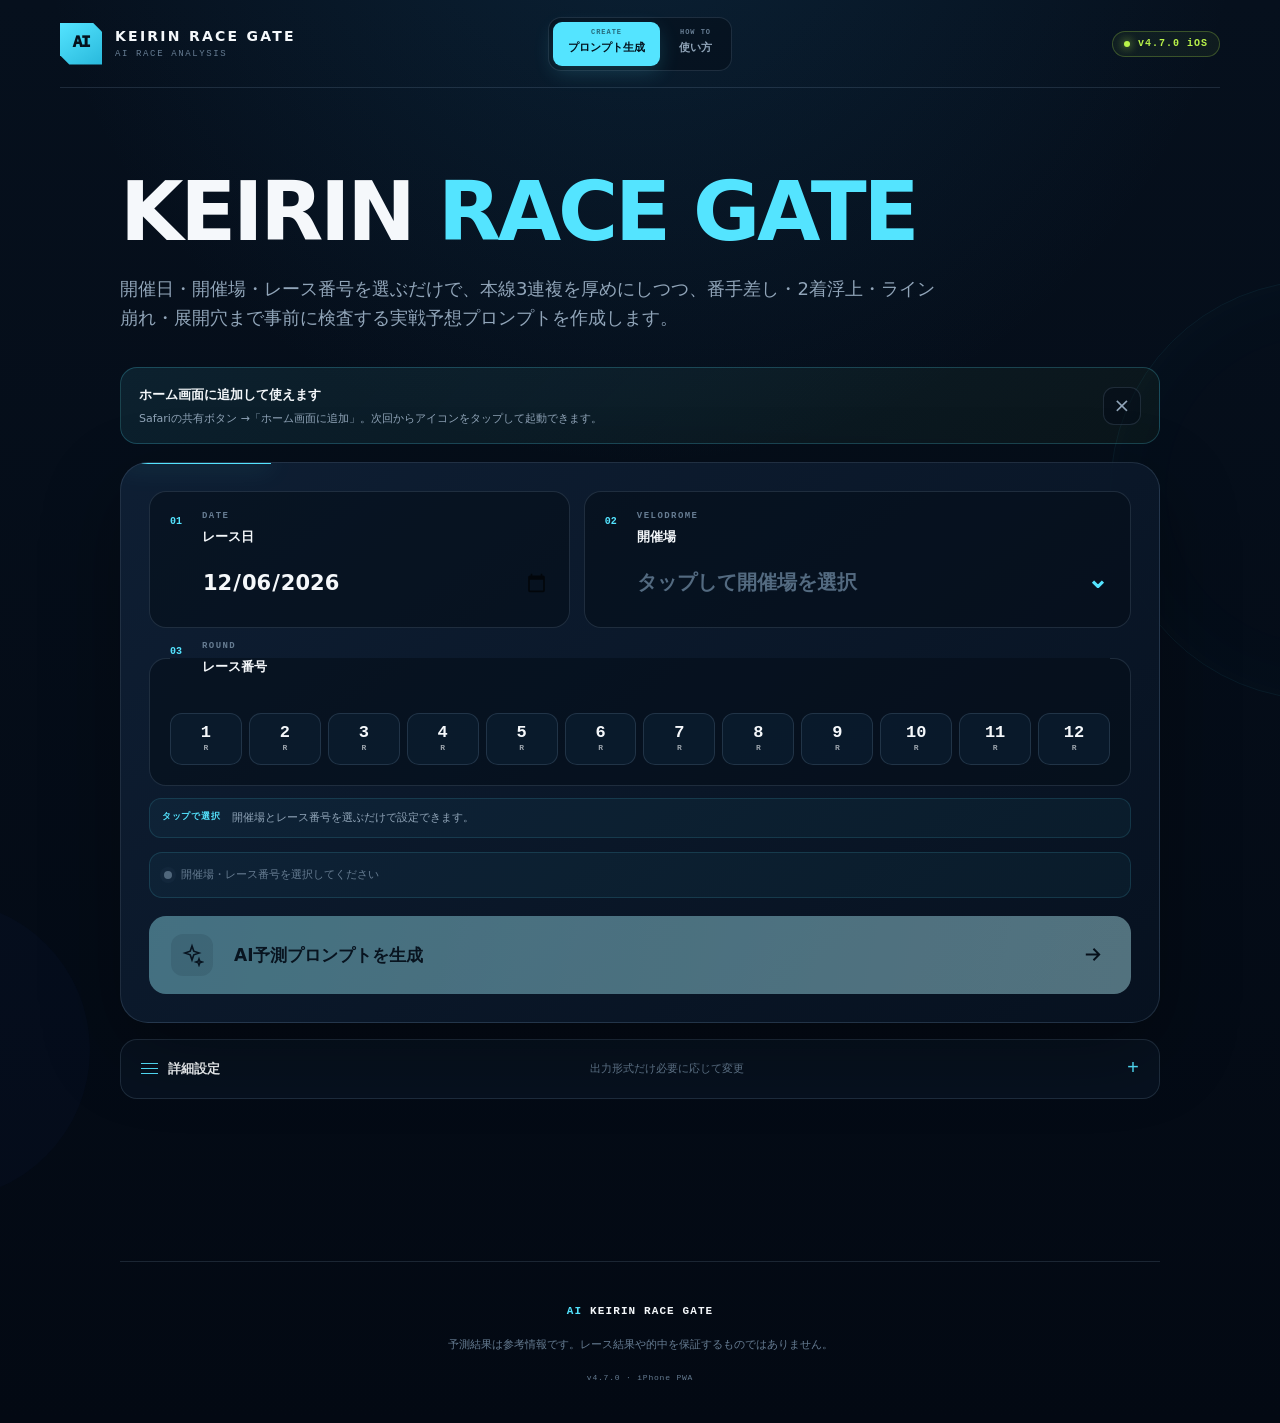
==== keirin-race-gate/index.html @ 07c95337 "KEIRIN RACE GATE v4.7.0: add line survival audit" ====
<!doctype html>
<!-- KEIRIN AI RACE GATE v4.7.0 iPhone PWA -->
<html lang="ja">
  <head>
    <meta charset="UTF-8" />
    <meta name="viewport" content="width=device-width,initial-scale=1,viewport-fit=cover" />
    <meta name="theme-color" content="#07111f" />
    <meta name="color-scheme" content="dark" />
    <meta name="description" content="iPhone向けPWA版の競輪AI予想プロンプト生成アプリ" />
    <meta name="application-name" content="KEIRIN AI RACE GATE" />
    <meta name="apple-mobile-web-app-title" content="KEIRIN RACE GATE" />
    <meta name="format-detection" content="telephone=no" />
    <link rel="manifest" href="./manifest.webmanifest" />
    <link rel="apple-touch-icon" sizes="180x180" href="./icon.svg" />
    <meta name="mobile-web-app-capable" content="yes" />
    <meta name="apple-mobile-web-app-capable" content="yes" />
    <meta name="apple-mobile-web-app-status-bar-style" content="black-translucent" />
    <title>KEIRIN AI RACE GATE</title>
    <link rel="icon" href="[data-uri]" type="image/svg+xml" />
    <style>
:root {
  --bg: #06101d;
  --bg-deep: #030913;
  --panel: rgba(12, 25, 43, 0.84);
  --panel-solid: #0d1b2d;
  --panel-soft: #11243a;
  --line: rgba(155, 185, 214, 0.16);
  --line-strong: rgba(110, 231, 255, 0.34);
  --text: #f5f8fb;
  --muted: #91a5b9;
  --muted-2: #667c92;
  --cyan: #54e4ff;
  --lime: #b9f34a;
  --danger: #ff7c83;
  --shadow: 0 28px 80px rgba(0, 0, 0, 0.32);
  --mono: "SFMono-Regular", Consolas, "Liberation Mono", monospace;
}
* { box-sizing: border-box; }
html { scroll-behavior: smooth; }
body {
  min-width: 320px;
  min-height: 100vh;
  margin: 0;
  overflow-x: hidden;
  background: radial-gradient(circle at 50% -10%, rgba(29, 104, 151, 0.2), transparent 38rem), linear-gradient(180deg, var(--bg), var(--bg-deep));
  color: var(--text);
  font-family: Inter, "Noto Sans JP", "Hiragino Sans", "Yu Gothic UI", system-ui, sans-serif;
  line-height: 1.65;
}
button, input, select, textarea { font: inherit; }
button { color: inherit; }
.skip-link { position: fixed; left: 16px; top: -60px; z-index: 100; padding: 10px 16px; background: var(--cyan); color: #03101a; border-radius: 8px; font-weight: 800; }
.skip-link:focus { top: 12px; }
.ambient { position: fixed; pointer-events: none; border-radius: 50%; opacity: .55; z-index: -1; }
.ambient-one { width: 420px; height: 420px; right: -250px; top: 280px; border: 1px solid rgba(84,228,255,.12); box-shadow: inset 0 0 100px rgba(84,228,255,.05); }
.ambient-two { width: 300px; height: 300px; left: -210px; top: 900px; background: rgba(79,124,255,.05); }
.site-header { width: min(1160px, calc(100% - 40px)); min-height: 88px; margin: 0 auto; display: grid; grid-template-columns: minmax(210px,1fr) auto minmax(210px,1fr); align-items: center; gap: 20px; border-bottom: 1px solid var(--line); }
.brand { display: inline-flex; align-items: center; gap: 13px; color: inherit; text-decoration: none; }
.brand-mark { width: 42px; height: 42px; display: grid; place-items: center; background: linear-gradient(145deg,var(--cyan),#29b9dc); color: #04111d; clip-path: polygon(0 0,78% 0,100% 22%,100% 100%,22% 100%,0 78%); font-family: var(--mono); font-weight: 950; letter-spacing: -.08em; }
.brand-copy { display: grid; line-height: 1.15; }
.brand-copy strong { font-size: 14px; letter-spacing: .16em; }
.brand-copy small { margin-top: 5px; color: var(--muted-2); font: 9px/1 var(--mono); letter-spacing: .18em; }
.app-tabs { display: inline-flex; align-items: center; gap: 4px; padding: 4px; border: 1px solid var(--line); border-radius: 13px; background: rgba(4,13,25,.55); }
.app-tab { min-height: 44px; padding: 7px 15px; border: 0; border-radius: 9px; display: grid; gap: 3px; background: transparent; color: var(--muted); cursor: pointer; line-height: 1.1; transition: color .18s,background .18s,box-shadow .18s; }
.app-tab small { color: var(--muted-2); font: 700 7px/1 var(--mono); letter-spacing: .14em; }
.app-tab span { font-size: 11px; font-weight: 800; white-space: nowrap; }
.app-tab:hover { color: var(--text); background: rgba(84,228,255,.05); }
.app-tab[aria-selected="true"] { color: #03111c; background: var(--cyan); box-shadow: 0 7px 20px rgba(84,228,255,.16); }
.app-tab[aria-selected="true"] small { color: rgba(3,17,28,.58); }
.app-tab:focus-visible { outline: 2px solid var(--lime); outline-offset: 3px; }
.paper-badge { justify-self: end; }
.paper-badge, .ready-badge { display: inline-flex; align-items: center; gap: 8px; border: 1px solid rgba(185,243,74,.25); color: var(--lime); background: rgba(185,243,74,.05); padding: 7px 11px; border-radius: 99px; font: 700 10px/1 var(--mono); letter-spacing: .1em; }
.paper-badge i, .ready-badge i { width: 6px; height: 6px; border-radius: 50%; background: currentColor; box-shadow: 0 0 10px currentColor; }
main { width: min(1040px, calc(100% - 40px)); margin: 0 auto; }
.app-view[hidden] { display: none !important; }
.hero { padding: 82px 0 72px; }
.eyebrow { display: flex; align-items: center; gap: 12px; color: var(--cyan); font: 700 10px/1 var(--mono); letter-spacing: .18em; text-transform: uppercase; }
.eyebrow span { color: var(--muted-2); }
.eyebrow::after { content: ""; width: 36px; height: 1px; background: var(--line-strong); }
h1 { max-width: 900px; margin: 0 0 38px; font-size: clamp(42px,7vw,82px); line-height: 1.02; letter-spacing: -.055em; font-weight: 820; }
.brand-title { text-transform: uppercase; letter-spacing: -.04em; text-wrap: balance; }
h1 em { color: var(--cyan); font-style: normal; }
.hero-lead { max-width: 730px; margin: 0 0 40px; color: var(--muted); font-size: clamp(15px,1.8vw,18px); }
.composer-card, .result-card { position: relative; border: 1px solid var(--line); border-radius: 28px; background: linear-gradient(145deg,rgba(15,32,53,.95),rgba(7,18,32,.95)); box-shadow: var(--shadow); overflow: hidden; }
.composer-card::before, .result-card::before { content: ""; position: absolute; inset: 0 auto auto 0; width: 150px; height: 1px; background: var(--cyan); box-shadow: 0 0 25px var(--cyan); }
.composer-card { padding: 28px; }
.primary-fields { display: grid; grid-template-columns: 1fr 1.3fr; gap: 14px; }
.field, .round-field { min-width: 0; margin: 0; border: 1px solid var(--line); background: rgba(4,13,25,.55); border-radius: 17px; transition: border-color .2s,background .2s; }
.field:focus-within, .round-field:focus-within { border-color: var(--line-strong); background: rgba(8,24,40,.92); }
.field { position: relative; min-height: 110px; padding: 20px; display: grid; grid-template-columns: 32px 1fr; align-items: start; }
.field-number { padding-top: 4px; color: var(--cyan); font: 700 10px/1.2 var(--mono); }
.field-copy { display: grid; line-height: 1.2; }
.field-copy small { color: var(--muted-2); font: 700 9px/1 var(--mono); letter-spacing: .16em; }
.field-copy b { margin-top: 8px; font-size: 13px; }
.field input { grid-column: 2; width: 100%; margin-top: 14px; padding: 0; border: 0; outline: 0; background: transparent; color: var(--text); font-size: 21px; font-weight: 700; }
.field input::placeholder { color: #536a80; }
.field input::-webkit-calendar-picker-indicator { filter: invert(1); opacity: .65; cursor: pointer; }
.native-select-wrap { grid-column: 2; position: relative; width: 100%; margin-top: 12px; }
.native-select-wrap select { width: 100%; min-height: 50px; padding: 0 42px 0 0; border: 0; outline: 0; appearance: none; -webkit-appearance: none; background: transparent; color: var(--text); font-size: 20px; font-weight: 800; line-height: 1.2; cursor: pointer; touch-action: manipulation; }
.native-select-wrap select:invalid { color: #536a80; }
.native-select-wrap option, .native-select-wrap optgroup { color: #111; background: #fff; }
.select-chevron { position: absolute; right: 2px; top: 50%; transform: translateY(-53%); color: var(--cyan); font: 900 25px/1 var(--mono); pointer-events: none; }
.tap-select-field:focus-within { border-color: rgba(84,228,255,.52); box-shadow: inset 0 0 0 1px rgba(84,228,255,.08); }
.round-button { -webkit-tap-highlight-color: transparent; touch-action: manipulation; user-select: none; -webkit-user-select: none; }
.round-button span { display: block; font-size: 17px; line-height: 1; }
.round-field { grid-column: 1/-1; padding: 20px; }
.round-field legend { width: 100%; padding: 0; display: grid; grid-template-columns: 32px 1fr; }
.round-grid { display: grid; grid-template-columns: repeat(12,1fr); gap: 7px; margin-top: 18px; }
.round-button { min-width: 0; height: 52px; border: 1px solid var(--line); border-radius: 12px; background: rgba(12,31,49,.7); cursor: pointer; font-family: var(--mono); font-size: 15px; font-weight: 700; transition: .18s ease; }
.round-button:hover { transform: translateY(-2px); border-color: rgba(84,228,255,.4); }
.round-button[aria-checked="true"] { color: #03111c; border-color: var(--cyan); background: var(--cyan); box-shadow: 0 0 22px rgba(84,228,255,.22); }
.round-button small { display: block; font-size: 8px; opacity: .62; }
.tap-input-note { margin-top: 12px; display: flex; flex-wrap: wrap; align-items: center; gap: 8px 12px; padding: 10px 12px; border: 1px solid rgba(84,228,255,.13); border-radius: 12px; background: rgba(84,228,255,.045); color: var(--muted); font-size: 11px; }
.tap-input-note b { color: var(--cyan); font: 800 9px/1 var(--mono); letter-spacing: .08em; }
.form-error { margin-top: 14px; border: 1px solid rgba(255,124,131,.25); color: #ffb2b6; background: rgba(255,124,131,.07); border-radius: 12px; padding: 10px 14px; font-size: 13px; }
.generate-button { width: 100%; min-height: 78px; margin-top: 18px; padding: 0 22px; border: 0; border-radius: 17px; display: grid; grid-template-columns: 48px 1fr 28px; align-items: center; gap: 15px; color: #02111b; background: linear-gradient(100deg,var(--cyan),#89edff); cursor: pointer; text-align: left; font-weight: 850; font-size: 17px; box-shadow: 0 16px 40px rgba(20,196,230,.17); transition: transform .2s,box-shadow .2s; }
.generate-button:hover { transform: translateY(-2px); box-shadow: 0 20px 50px rgba(20,196,230,.25); }
.generate-button:active { transform: translateY(0); }
.generate-button small { display: block; margin-bottom: 7px; opacity: .58; font: 700 8px/1 var(--mono); letter-spacing: .16em; }
.button-icon { width: 42px; height: 42px; border-radius: 12px; display: grid; place-items: center; background: rgba(2,17,27,.11); }
.button-icon svg { width: 24px; fill: none; stroke: currentColor; stroke-width: 1.7; }
.button-arrow { width: 23px; fill: none; stroke: currentColor; stroke-width: 2; }
.logic-strip { display: flex; flex-wrap: wrap; justify-content: center; gap: 8px 19px; padding-top: 20px; color: var(--muted-2); font: 700 9px/1 var(--mono); letter-spacing: .08em; }
.logic-strip span::before { content: "✓"; color: var(--cyan); margin-right: 6px; }
.strict-lead { margin-top: -18px; margin-bottom: 34px; max-width: 820px; }
.strict-gate-card { margin-top: 18px; padding: 16px 18px; border: 1px solid rgba(185,243,74,.23); border-radius: 15px; background: linear-gradient(135deg,rgba(185,243,74,.07),rgba(84,228,255,.035)); }
.strict-gate-card > div { display:flex; flex-wrap:wrap; align-items:center; gap:10px; }
.strict-gate-card b { color:#03111c; background:var(--lime); border-radius:99px; padding:6px 9px; font:900 9px/1 var(--mono); letter-spacing:.1em; }
.strict-gate-card span { font-size:13px; font-weight:850; }
.strict-gate-card p { margin:8px 0 0; color:var(--muted); font-size:11px; line-height:1.65; }
.advanced-card { margin-top: 16px; border: 1px solid var(--line); border-radius: 17px; background: rgba(10,22,38,.65); overflow: hidden; }
.advanced-card summary { min-height: 58px; padding: 0 20px; display: flex; align-items: center; justify-content: space-between; cursor: pointer; list-style: none; }
.advanced-card summary::-webkit-details-marker { display: none; }
.advanced-card summary > span { display: flex; align-items: center; gap: 10px; font-size: 13px; font-weight: 700; }
.advanced-card summary > small { color: var(--muted-2); font-size: 11px; }
.advanced-card summary::after { content: "+"; margin-left: 12px; color: var(--cyan); font: 20px/1 var(--mono); }
.advanced-card[open] summary::after { content: "−"; }
.sliders { width: 17px; height: 13px; background: linear-gradient(var(--cyan),var(--cyan)) 0 1px/17px 1px no-repeat,linear-gradient(var(--cyan),var(--cyan)) 0 6px/17px 1px no-repeat,linear-gradient(var(--cyan),var(--cyan)) 0 11px/17px 1px no-repeat; }
.advanced-grid { padding: 20px; border-top: 1px solid var(--line); display: grid; grid-template-columns: repeat(3,1fr); gap: 16px; }
.advanced-grid label { display: grid; gap: 8px; color: var(--muted); font-size: 12px; }
.advanced-grid label > span:first-child { color: var(--text); font-weight: 700; }
.advanced-grid label > small { color: var(--muted-2); font-size: 10px; }
.advanced-grid select, .money-input { width: 100%; min-height: 44px; border: 1px solid var(--line); border-radius: 11px; background: #081625; color: var(--text); outline: 0; }
.advanced-grid select { padding: 0 12px; }
.money-input { display: grid; grid-template-columns: 1fr 30px; align-items: center; }
.money-input input { width: 100%; min-width: 0; padding: 0 12px; border: 0; outline: 0; color: var(--text); background: transparent; }
.money-input b { color: var(--muted-2); font-size: 11px; }
.check-label { grid-template-columns: 22px 1fr; align-items: center; align-content: center; }
.check-label input { position: absolute; opacity: 0; pointer-events: none; }
.check-ui { width: 20px; height: 20px; border: 1px solid var(--line-strong); border-radius: 6px; background: #081625; }
.check-label input:checked + .check-ui { background: var(--cyan); box-shadow: inset 0 0 0 5px #081625; }
.check-label > span:last-child { display: grid; gap: 2px; }
.check-label b { color: var(--text); font-size: 12px; }
.check-label small { color: var(--muted-2); font-size: 10px; }
.result-section, .method-section, .history-section { padding: 70px 0 20px; scroll-margin-top: 24px; }
.section-head { display: flex; justify-content: space-between; align-items: flex-end; gap: 24px; margin-bottom: 24px; }
.section-head h2 { margin: 17px 0 0; font-size: clamp(27px,4vw,42px); line-height: 1.18; letter-spacing: -.04em; }
.section-head.compact h2 { font-size: clamp(25px,3vw,35px); }
.result-card { padding: 26px; }
.prompt-meta { display: flex; justify-content: space-between; gap: 18px; align-items: center; margin-bottom: 18px; }
.race-stamp { display: grid; }
.race-stamp span { color: var(--muted); font: 11px/1.4 var(--mono); }
.race-stamp strong { margin-top: 5px; font-size: 23px; }
.prompt-stats { display: flex; gap: 18px; color: var(--muted-2); font-size: 10px; }
.prompt-stats b { color: var(--cyan); font-family: var(--mono); }
.coverage-chips { display: flex; flex-wrap: wrap; gap: 7px; margin-bottom: 16px; }
.coverage-chips span { padding: 6px 9px; border: 1px solid rgba(84,228,255,.11); border-radius: 7px; color: #a9bed0; background: rgba(84,228,255,.05); font-size: 9px; font-weight: 700; }
.prompt-shell { border: 1px solid var(--line); border-radius: 15px; overflow: hidden; background: #030a12; }
.prompt-toolbar { min-height: 44px; padding: 0 14px; display: flex; align-items: center; justify-content: space-between; border-bottom: 1px solid var(--line); color: var(--muted-2); font: 700 9px/1 var(--mono); letter-spacing: .11em; }
.prompt-toolbar > span { display: flex; align-items: center; gap: 8px; }
.prompt-toolbar i { width: 6px; height: 6px; border-radius: 50%; background: var(--cyan); }
.prompt-toolbar button, .text-button { padding: 7px; border: 0; background: transparent; color: var(--cyan); cursor: pointer; font-size: 10px; }
#prompt-output { display: block; width: 100%; height: min(62vh,650px); min-height: 420px; resize: vertical; padding: 20px; border: 0; outline: 0; color: #c9d8e5; background: transparent; font: 13px/1.72 var(--mono); white-space: pre-wrap; tab-size: 2; }
.action-grid { display: grid; grid-template-columns: 1.45fr 1fr auto; gap: 10px; margin-top: 16px; }
.action-grid button { min-height: 60px; border-radius: 13px; cursor: pointer; transition: .18s; }
.primary-action, .secondary-action { display: flex; align-items: center; justify-content: center; gap: 12px; border: 1px solid transparent; }
.primary-action { color: #03121c; background: var(--cyan); font-weight: 850; }
.secondary-action { color: var(--text); background: var(--panel-soft); border-color: var(--line); font-weight: 750; }
.action-grid svg { width: 21px; fill: none; stroke: currentColor; stroke-width: 1.8; }
.action-grid button span { display: grid; text-align: left; line-height: 1.1; }
.action-grid button small { margin-bottom: 6px; opacity: .58; font: 8px/1 var(--mono); letter-spacing: .12em; }
.ghost-action { padding: 0 17px; border: 1px solid var(--line); color: var(--muted); background: transparent; font-size: 11px; }
.action-grid button:hover { transform: translateY(-2px); border-color: var(--line-strong); }
.paste-note { margin: 16px 0 0; color: var(--muted-2); text-align: center; font-size: 11px; }
.method-grid { display: grid; grid-template-columns: repeat(4,1fr); border: 1px solid var(--line); border-radius: 20px; overflow: hidden; }
.method-grid article { position: relative; min-height: 240px; padding: 24px; border-right: 1px solid var(--line); background: rgba(10,22,38,.62); }
.method-grid article:last-child { border-right: 0; }
.method-grid article > span { color: rgba(84,228,255,.2); font: 700 42px/1 var(--mono); }
.method-grid i { display: block; margin-top: 27px; color: var(--cyan); font: 700 8px/1 var(--mono); letter-spacing: .15em; }
.method-grid h3 { margin: 9px 0 10px; font-size: 16px; }
.method-grid p { margin: 0; color: var(--muted); font-size: 12px; line-height: 1.75; }
.history-list { display: grid; gap: 8px; }
.history-item { display: grid; grid-template-columns: 1fr auto; align-items: center; gap: 16px; padding: 15px 17px; border: 1px solid var(--line); border-radius: 13px; background: rgba(10,22,38,.58); }
.history-item button { all: unset; min-width: 0; cursor: pointer; }
.history-main { display: grid; gap: 3px; }
.history-main strong { font-size: 14px; }
.history-main small { color: var(--muted-2); font: 9px/1.5 var(--mono); }
.history-actions { display: flex; gap: 7px; }
.history-actions button { padding: 7px 10px; border: 1px solid var(--line); border-radius: 8px; background: var(--panel-soft); color: var(--muted); cursor: pointer; font-size: 10px; }
.guide-view { padding: 82px 0 20px; }
.guide-hero { padding-bottom: 44px; }
.guide-hero h1 { max-width: 850px; }
.guide-section { padding: 30px; border: 1px solid var(--line); border-radius: 26px; background: linear-gradient(145deg,rgba(15,32,53,.88),rgba(7,18,32,.9)); box-shadow: var(--shadow); }
.guide-section-head { display: flex; align-items: center; gap: 15px; margin-bottom: 22px; }
.guide-section-head.small { margin-bottom: 18px; }
.guide-step-no { width: 43px; height: 43px; flex: 0 0 auto; display: grid; place-items: center; border: 1px solid rgba(84,228,255,.34); border-radius: 12px; color: var(--cyan); background: rgba(84,228,255,.06); font: 800 12px/1 var(--mono); }
.guide-section-head small { display: block; margin-bottom: 6px; color: var(--muted-2); font: 700 8px/1 var(--mono); letter-spacing: .16em; }
.guide-section-head h2 { margin: 0; font-size: clamp(20px,3vw,29px); line-height: 1.15; letter-spacing: -.03em; }
.guide-section-head.small h2 { font-size: 20px; }
.guide-shot-card { margin: 0; padding: 12px; border: 1px solid var(--line); border-radius: 19px; background: #030a12; }
.guide-shot-label { height: 35px; display: flex; align-items: center; gap: 8px; padding: 0 5px; color: var(--muted-2); font: 700 8px/1 var(--mono); letter-spacing: .15em; }
.guide-shot-label i { width: 6px; height: 6px; border-radius: 50%; background: var(--cyan); box-shadow: 0 0 9px var(--cyan); }
.guide-shot-frame { position: relative; overflow: hidden; border: 1px solid var(--line); border-radius: 12px; background: #06101d; aspect-ratio: 8/5; }
.guide-shot-frame img { display: block; width: 100%; height: 100%; object-fit: cover; }
.guide-marker { position: absolute; width: 38px; height: 38px; display: grid; place-items: center; border: 3px solid #fff; border-radius: 50%; color: #03111c; background: var(--lime); box-shadow: 0 0 0 7px rgba(185,243,74,.18),0 8px 22px rgba(0,0,0,.45); font: 900 14px/1 var(--mono); transform: translate(-50%,-50%); }
.marker-date { left: 27%; top: 86%; }
.marker-venue { left: 70%; top: 86%; }
.guide-shot-card figcaption { padding: 11px 5px 1px; color: var(--muted-2); font-size: 10px; }
.guide-callout-grid { display: grid; grid-template-columns: repeat(2,1fr); gap: 10px; margin-top: 14px; }
.guide-callout-grid article { display: grid; grid-template-columns: 33px 1fr; gap: 11px; padding: 15px; border: 1px solid var(--line); border-radius: 13px; background: rgba(4,13,25,.48); }
.guide-callout-grid article > span { width: 30px; height: 30px; display: grid; place-items: center; border-radius: 9px; color: #03111c; background: var(--lime); font: 900 11px/1 var(--mono); }
.guide-callout-grid b { font-size: 13px; }
.guide-callout-grid p { margin: 5px 0 0; color: var(--muted); font-size: 11px; line-height: 1.7; }
.guide-flow { display: grid; grid-template-columns: repeat(3,1fr); gap: 13px; margin-top: 18px; }
.guide-flow-card { min-width: 0; padding: 22px; border: 1px solid var(--line); border-radius: 19px; background: rgba(10,22,38,.72); }
.guide-flow-card > p { margin: 16px 0 0; color: var(--muted); font-size: 11px; line-height: 1.75; }
.guide-round-demo { display: grid; grid-template-columns: repeat(5,1fr); gap: 5px; }
.guide-round-demo span { min-width: 0; height: 39px; display: grid; place-items: center; border: 1px solid var(--line); border-radius: 8px; color: var(--muted); background: #081625; font: 700 11px/1 var(--mono); }
.guide-round-demo span small { display: inline; font-size: 6px; }
.guide-round-demo .active { border-color: var(--cyan); color: #03111c; background: var(--cyan); }
.guide-generate-demo { min-height: 55px; margin-top: 9px; padding: 0 12px; border-radius: 10px; display: grid; grid-template-columns: 27px 1fr 14px; align-items: center; gap: 8px; color: #03111c; background: var(--cyan); }
.guide-generate-demo i { font-style: normal; font-size: 18px; }
.guide-generate-demo span { font-size: 10px; font-weight: 900; line-height: 1.2; }
.guide-generate-demo small { display: block; margin-bottom: 4px; font: 700 5px/1 var(--mono); letter-spacing: .1em; opacity: .55; }
.guide-prompt-demo { min-height: 101px; padding: 12px; border: 1px solid var(--line); border-radius: 10px; color: #8ba2b6; background: #030a12; overflow: hidden; font: 7px/1.6 var(--mono); }
.guide-prompt-demo span { display: block; margin-bottom: 8px; color: var(--cyan); font-weight: 800; }
.guide-prompt-demo i { font-style: normal; }
.guide-copy-demo { min-height: 46px; margin-top: 9px; display: flex; align-items: center; justify-content: center; gap: 8px; border-radius: 10px; color: #03111c; background: var(--cyan); font-size: 10px; }
.guide-chat-demo { min-height: 156px; padding: 15px; border: 1px solid var(--line); border-radius: 13px; display: grid; grid-template-columns: 34px 1fr 26px; align-items: end; gap: 10px; background: linear-gradient(180deg,#0d1b2d,#07111f); }
.chat-symbol { align-self: center; width: 32px; height: 32px; display: grid; place-items: center; border: 1px solid var(--line-strong); border-radius: 50%; color: var(--cyan); }
.guide-chat-demo div { min-width: 0; padding: 10px; border: 1px solid var(--line); border-radius: 11px; background: rgba(255,255,255,.04); }
.guide-chat-demo small { color: var(--cyan); font: 700 7px/1 var(--mono); }
.guide-chat-demo p { margin: 5px 0 0; color: var(--muted); font-size: 9px; line-height: 1.45; }
.guide-chat-demo > b { width: 25px; height: 25px; display: grid; place-items: center; border-radius: 50%; color: #03111c; background: var(--text); }
.guide-note { margin-top: 18px; padding: 20px 22px; border: 1px solid rgba(185,243,74,.22); border-radius: 16px; background: rgba(185,243,74,.045); }
.guide-note > div { display: flex; align-items: center; gap: 10px; }
.guide-note span { width: 25px; height: 25px; display: grid; place-items: center; border-radius: 50%; color: #03111c; background: var(--lime); font: 900 12px/1 var(--mono); }
.guide-note strong { color: var(--lime); font-size: 13px; }
.guide-note p { margin: 9px 0 0 35px; color: var(--muted); font-size: 11px; }
.guide-start-button { width: 100%; min-height: 68px; margin-top: 18px; padding: 0 22px; border: 0; border-radius: 15px; display: flex; align-items: center; justify-content: space-between; color: #03111c; background: linear-gradient(100deg,var(--cyan),#89edff); cursor: pointer; font-size: 15px; font-weight: 900; }
.guide-start-button span { display: grid; text-align: left; line-height: 1.1; }
.guide-start-button small { margin-bottom: 6px; font: 700 7px/1 var(--mono); letter-spacing: .14em; opacity: .55; }
.guide-start-button b { font-size: 21px; }
.guide-start-button:hover { box-shadow: 0 16px 40px rgba(20,196,230,.2); transform: translateY(-2px); }
footer { width: min(1040px,calc(100% - 40px)); margin: 90px auto 0; padding: 34px 0 max(34px,env(safe-area-inset-bottom)); border-top: 1px solid var(--line); color: var(--muted-2); text-align: center; }
.footer-brand { display: inline-flex; align-items: center; gap: 8px; color: var(--text); font: 700 11px/1 var(--mono); letter-spacing: .1em; }
.footer-brand span { color: var(--cyan); }
footer p { max-width: 620px; margin: 14px auto 8px; font-size: 11px; }
footer > small { font: 8px/1.4 var(--mono); letter-spacing: .1em; }
.toast-region { position: fixed; z-index: 1000; left: 50%; bottom: max(22px,env(safe-area-inset-bottom)); width: min(390px,calc(100% - 32px)); transform: translateX(-50%); pointer-events: none; }
.toast { padding: 13px 16px; border-radius: 11px; color: #05121b; background: var(--cyan); box-shadow: 0 16px 50px rgba(0,0,0,.35); text-align: center; font-size: 12px; font-weight: 800; animation: toast-in .24s ease-out; }
.toast.error { background: #ff9aa0; }
@keyframes toast-in { from { opacity: 0; transform: translateY(8px); } }
@media (max-width: 820px) {
  .site-header { grid-template-columns: minmax(170px,1fr) auto minmax(90px,1fr); gap: 10px; }
  .app-tab { padding: 7px 10px; }
  .round-grid { grid-template-columns: repeat(6,1fr); }
  .advanced-grid { grid-template-columns: repeat(2,1fr); }
  .method-grid { grid-template-columns: repeat(2,1fr); }
  .method-grid article:nth-child(2) { border-right: 0; }
  .method-grid article:nth-child(-n+2) { border-bottom: 1px solid var(--line); }
  .action-grid { grid-template-columns: 1fr 1fr; }
  .ghost-action { grid-column: 1/-1; min-height: 42px !important; }
  .guide-flow { grid-template-columns: 1fr; }
}
@media (max-width: 600px) {
  .site-header, main, footer { width: min(100% - 26px,1040px); }
  .site-header { min-height: 72px; padding: 13px 0; grid-template-columns: 1fr auto; gap: 12px; }
  .app-tabs { grid-column: 1/-1; grid-row: 2; width: 100%; }
  .app-tab { flex: 1; min-height: 42px; }
  .brand-mark { width: 36px; height: 36px; }
  .paper-badge { padding: 6px 8px; font-size: 8px; }
  .hero { padding: 52px 0 45px; }
  h1 { font-size: clamp(37px,12vw,56px); }
  .hero-lead { margin-bottom: 28px; font-size: 14px; line-height: 1.8; }
  .composer-card, .result-card { padding: 15px; border-radius: 20px; }
  .primary-fields { grid-template-columns: 1fr; }
  .round-field { grid-column: auto; }
  .field { min-height: 102px; padding: 17px; }
  .round-field { padding: 17px; }
  .round-grid { grid-template-columns: repeat(4,1fr); gap: 9px; }
  .round-button { height: 54px; border-radius: 14px; font-size: 16px; }
  .native-select-wrap select { min-height: 54px; font-size: 19px; }
  .generate-button { min-height: 72px; padding: 0 15px; grid-template-columns: 42px 1fr 20px; font-size: 14px; }
  .button-icon { width: 38px; height: 38px; }
  .logic-strip { gap: 8px 12px; }
  .advanced-card summary > small { display: none; }
  .advanced-grid { grid-template-columns: 1fr; }
  .result-section, .method-section, .history-section { padding-top: 52px; }
  .section-head { align-items: flex-start; }
  .ready-badge { display: none; }
  .prompt-meta { align-items: flex-end; }
  .prompt-stats { display: grid; gap: 3px; text-align: right; }
  #prompt-output { min-height: 430px; padding: 15px; font-size: 12px; }
  .action-grid { grid-template-columns: 1fr; }
  .ghost-action { grid-column: auto; }
  .method-grid { grid-template-columns: 1fr; }
  .method-grid article { min-height: auto; border-right: 0; border-bottom: 1px solid var(--line); }
  .method-grid article:last-child { border-bottom: 0; }
  .method-grid article:nth-child(2) { border-bottom: 1px solid var(--line); }
  .method-grid i { margin-top: 14px; }
  .history-item { grid-template-columns: 1fr; }
  .history-actions { justify-content: flex-end; }
  .guide-view { padding-top: 52px; }
  .guide-hero { padding-bottom: 28px; }
  .guide-section { padding: 14px; border-radius: 20px; }
  .guide-shot-card { padding: 7px; border-radius: 14px; }
  .guide-shot-label { height: 29px; }
  .guide-marker { width: 27px; height: 27px; border-width: 2px; box-shadow: 0 0 0 4px rgba(185,243,74,.17); font-size: 10px; }
  .guide-shot-card figcaption { font-size: 9px; }
  .guide-callout-grid { grid-template-columns: 1fr; }
  .guide-flow-card { padding: 17px; }
  .guide-note { padding: 16px; }
  .guide-note p { margin-left: 0; }
}
@media (prefers-reduced-motion: reduce) { *,*::before,*::after { scroll-behavior: auto !important; animation-duration: .01ms !important; transition-duration: .01ms !important; } }

    
/* v3.1.2 clipboard reliability */
.generate-button[aria-disabled="true"] {
  cursor: pointer;
  opacity: .46;
  filter: saturate(.55);
  transform: none !important;
  box-shadow: none !important;
}
.selection-status {
  margin-top: 14px;
  min-height: 46px;
  padding: 10px 14px;
  display: flex;
  align-items: center;
  gap: 9px;
  border: 1px solid rgba(84,228,255,.14);
  border-radius: 13px;
  background: rgba(84,228,255,.045);
  color: var(--muted-2);
  font-size: 11px;
  line-height: 1.45;
}
.selection-status::before {
  content: "";
  width: 8px;
  height: 8px;
  flex: 0 0 auto;
  border-radius: 50%;
  background: #50677c;
  box-shadow: 0 0 0 4px rgba(80,103,124,.08);
}
.selection-status.ready { color: #d8f9ff; border-color: rgba(84,228,255,.38); background: rgba(84,228,255,.075); }
.selection-status.ready::before { background: var(--cyan); box-shadow: 0 0 12px rgba(84,228,255,.7); }
.result-close-button {
  display: none;
  min-width: 42px;
  min-height: 42px;
  border: 1px solid var(--line);
  border-radius: 12px;
  background: rgba(8,20,35,.82);
  color: var(--text);
  font-size: 22px;
  line-height: 1;
}
@media (max-width: 720px) {
  .selection-status { font-size: 10px; }
}


/* iPhone local HTML / Files preview safeguards */
html { height: auto; min-height: 100%; scroll-behavior: auto !important; overflow-x: hidden; overflow-y: auto; }
body.ios-build {
  height: auto !important;
  min-height: 100% !important;
  min-height: 100dvh !important;
  overflow-x: hidden !important;
  overflow-y: auto !important;
  -webkit-overflow-scrolling: touch;
  overscroll-behavior-y: auto;
}
body.ios-build.result-open { overflow: hidden !important; }
body.ios-build .result-section {
  position: fixed;
  inset: 0;
  z-index: 10000;
  width: 100%;
  height: 100%;
  height: 100dvh;
  margin: 0;
  padding: max(18px, env(safe-area-inset-top)) 14px max(24px, env(safe-area-inset-bottom));
  overflow-x: hidden;
  overflow-y: auto;
  -webkit-overflow-scrolling: touch;
  background: linear-gradient(180deg, #07111f 0%, #030a12 100%);
}
body.ios-build .result-section[hidden] { display: none !important; }
body.ios-build .result-section .section-head {
  position: sticky;
  top: 0;
  z-index: 3;
  margin: -4px -2px 14px;
  padding: 8px 2px 12px;
  background: linear-gradient(180deg, rgba(7,17,31,.98) 72%, rgba(7,17,31,0));
}
body.ios-build .result-close-button { display: inline-grid; place-items: center; }
body.ios-build .result-card { margin-bottom: 24px; }
body.ios-build #prompt-output {
  min-height: 42vh;
  max-height: none;
  -webkit-overflow-scrolling: touch;
}
body.ios-build .site-header { position: relative; }
@supports not (height: 100dvh) {
  body.ios-build .result-section { height: 100%; }
}


/* iPhone PWA install surface */
.pwa-install-card{margin:0 0 18px;padding:16px 18px;border:1px solid rgba(84,228,255,.22);border-radius:17px;background:linear-gradient(135deg,rgba(84,228,255,.09),rgba(185,243,74,.035));display:flex;align-items:center;justify-content:space-between;gap:14px}
.pwa-install-card[hidden]{display:none!important}
.pwa-install-copy{display:grid;gap:5px;min-width:0}.pwa-install-copy strong{font-size:13px}.pwa-install-copy span{color:var(--muted);font-size:11px;line-height:1.55}
.pwa-install-close{flex:0 0 auto;width:38px;height:38px;border:1px solid var(--line);border-radius:11px;background:rgba(4,13,25,.5);color:var(--muted);font-size:20px}
@media(max-width:720px){.pwa-install-card{align-items:flex-start}.pwa-install-copy strong{font-size:12px}.pwa-install-copy span{font-size:10px}}
.android-download-card{margin:0 0 18px;padding:17px 18px;border:1px solid rgba(185,243,74,.24);border-radius:17px;background:linear-gradient(135deg,rgba(185,243,74,.08),rgba(84,228,255,.05));display:flex;align-items:center;justify-content:space-between;gap:14px}
.android-download-card[hidden]{display:none!important}
.android-download-copy{display:grid;gap:5px;min-width:0}
.android-download-copy strong{font-size:13px}
.android-download-copy span{color:var(--muted);font-size:11px;line-height:1.55}
.android-download-button{flex:0 0 auto;min-height:44px;padding:0 15px;display:inline-flex;align-items:center;justify-content:center;border:1px solid rgba(185,243,74,.38);border-radius:11px;color:#07111f;background:var(--lime);text-decoration:none;font-size:11px;font-weight:900}
@media(max-width:720px){.android-download-card{align-items:flex-start;flex-direction:column}.android-download-button{width:100%;min-height:48px}.android-download-copy strong{font-size:12px}.android-download-copy span{font-size:10px}}

</style>
  </head>
  <body class="ios-build">
    <a class="skip-link" href="#main">メインへ移動</a>
    <div class="ambient ambient-one" aria-hidden="true"></div>
    <div class="ambient ambient-two" aria-hidden="true"></div>

    <header class="site-header">
      <a class="brand" href="#top" data-view-link="generator" aria-label="競輪AI Prompt ホーム">
        <span class="brand-mark" aria-hidden="true"><span>AI</span></span>
        <span class="brand-copy"><strong>KEIRIN RACE GATE</strong><small>AI RACE ANALYSIS</small></span>
      </a>
      <nav class="app-tabs" role="tablist" aria-label="アプリ画面">
        <button class="app-tab" id="tab-generator" type="button" role="tab" aria-selected="true" aria-controls="generator-view" data-view="generator"><small>CREATE</small><span>プロンプト生成</span></button>
        <button class="app-tab" id="tab-guide" type="button" role="tab" aria-selected="false" aria-controls="guide-view" data-view="guide" tabindex="-1"><small>HOW TO</small><span>使い方</span></button>
      </nav>
      <span class="paper-badge"><i></i>v4.7.0 iOS</span>
    </header>

    <main id="main">
      <div class="app-view" id="generator-view" role="tabpanel" aria-labelledby="tab-generator">
      <section class="hero" id="top">
        <h1 class="brand-title">KEIRIN <em>RACE GATE</em></h1><p class="hero-lead strict-lead">開催日・開催場・レース番号を選ぶだけで、本線3連複を厚めにしつつ、番手差し・2着浮上・ライン崩れ・展開穴まで事前に検査する実戦予想プロンプトを作成します。</p>
        <div class="pwa-install-card" id="pwa-install-card" hidden>
          <div class="pwa-install-copy"><strong>ホーム画面に追加して使えます</strong><span>Safariの共有ボタン →「ホーム画面に追加」。次回からアイコンをタップして起動できます。</span></div>
          <button class="pwa-install-close" id="pwa-install-close" type="button" aria-label="案内を閉じる">×</button>
        </div>

        <div class="android-download-card" id="android-download-card" hidden>
          <div class="android-download-copy">
            <strong>Androidアプリ版をインストール</strong>
            <span>KEIRIN RACE GATE Android Standalone。UIと予測ロジックをAPK内に内蔵した独立アプリ版です。</span>
          </div>
          <a class="android-download-button" href="./downloads/KEIRIN-RACE-GATE-Android-Standalone-v4.7.0.apk" download>Androidアプリをダウンロード</a>
        </div>

        <form class="composer-card" id="race-form" novalidate>
          <div class="primary-fields">
            <label class="field date-field">
              <span class="field-number">01</span>
              <span class="field-copy"><small>DATE</small><b>レース日</b></span>
              <input id="race-date" name="raceDate" type="date" required />
            </label>
            <label class="field venue-field tap-select-field">
              <span class="field-number">02</span>
              <span class="field-copy"><small>VELODROME</small><b>開催場</b></span>
              <div class="native-select-wrap">
                <select id="venue" name="venue" required aria-label="開催場を選択">
                  <option value="" selected disabled>タップして開催場を選択</option>
                  <optgroup label="北日本">
                    <option value="函館">函館</option><option value="青森">青森</option><option value="いわき平">いわき平</option>
                  </optgroup>
                  <optgroup label="関東">
                    <option value="弥彦">弥彦</option><option value="前橋">前橋</option><option value="取手">取手</option><option value="宇都宮">宇都宮</option><option value="大宮">大宮</option><option value="西武園">西武園</option><option value="京王閣">京王閣</option><option value="立川">立川</option>
                  </optgroup>
                  <optgroup label="南関東">
                    <option value="松戸">松戸</option><option value="TIPSTAR DOME CHIBA">TIPSTAR DOME CHIBA</option><option value="川崎">川崎</option><option value="平塚">平塚</option><option value="小田原">小田原</option><option value="伊東">伊東</option><option value="静岡">静岡</option>
                  </optgroup>
                  <optgroup label="中部">
                    <option value="名古屋">名古屋</option><option value="岐阜">岐阜</option><option value="大垣">大垣</option><option value="豊橋">豊橋</option><option value="富山">富山</option><option value="松阪">松阪</option><option value="四日市">四日市</option>
                  </optgroup>
                  <optgroup label="近畿">
                    <option value="福井">福井</option><option value="奈良">奈良</option><option value="向日町">向日町</option><option value="和歌山">和歌山</option><option value="岸和田">岸和田</option>
                  </optgroup>
                  <optgroup label="中国">
                    <option value="玉野">玉野</option><option value="広島">広島</option><option value="防府">防府</option>
                  </optgroup>
                  <optgroup label="四国">
                    <option value="高松">高松</option><option value="小松島">小松島</option><option value="高知">高知</option><option value="松山">松山</option>
                  </optgroup>
                  <optgroup label="九州">
                    <option value="小倉">小倉</option><option value="久留米">久留米</option><option value="武雄">武雄</option><option value="佐世保">佐世保</option><option value="別府">別府</option><option value="熊本">熊本</option>
                  </optgroup>
                </select>
                <span class="select-chevron" aria-hidden="true">⌄</span>
              </div>
            </label>
            <fieldset class="round-field">
              <legend><span class="field-number">03</span><span class="field-copy"><small>ROUND</small><b>レース番号</b></span></legend>
              <div class="round-grid" id="round-grid" role="radiogroup" aria-label="レース番号"><button type="button" class="round-button" data-round="1" role="radio" aria-checked="false" tabindex="0"><span>1</span><small>R</small></button><button type="button" class="round-button" data-round="2" role="radio" aria-checked="false" tabindex="-1"><span>2</span><small>R</small></button><button type="button" class="round-button" data-round="3" role="radio" aria-checked="false" tabindex="-1"><span>3</span><small>R</small></button><button type="button" class="round-button" data-round="4" role="radio" aria-checked="false" tabindex="-1"><span>4</span><small>R</small></button><button type="button" class="round-button" data-round="5" role="radio" aria-checked="false" tabindex="-1"><span>5</span><small>R</small></button><button type="button" class="round-button" data-round="6" role="radio" aria-checked="false" tabindex="-1"><span>6</span><small>R</small></button><button type="button" class="round-button" data-round="7" role="radio" aria-checked="false" tabindex="-1"><span>7</span><small>R</small></button><button type="button" class="round-button" data-round="8" role="radio" aria-checked="false" tabindex="-1"><span>8</span><small>R</small></button><button type="button" class="round-button" data-round="9" role="radio" aria-checked="false" tabindex="-1"><span>9</span><small>R</small></button><button type="button" class="round-button" data-round="10" role="radio" aria-checked="false" tabindex="-1"><span>10</span><small>R</small></button><button type="button" class="round-button" data-round="11" role="radio" aria-checked="false" tabindex="-1"><span>11</span><small>R</small></button><button type="button" class="round-button" data-round="12" role="radio" aria-checked="false" tabindex="-1"><span>12</span><small>R</small></button></div>
              <input id="round-value" name="round" type="hidden" required />
            </fieldset>
          </div>
          <div class="tap-input-note"><b>タップで選択</b><span>開催場とレース番号を選ぶだけで設定できます。</span></div>
          <div class="selection-status" id="selection-status" aria-live="polite">開催場とレース番号を選択してください</div>
          <div class="form-error" id="form-error" role="alert" hidden></div>
          <button class="generate-button" id="generate-button" type="submit" aria-disabled="true">
            <span class="button-icon" aria-hidden="true"><svg viewBox="0 0 24 24"><path d="M12 3l1.8 5.2L19 10l-5.2 1.8L12 17l-1.8-5.2L5 10l5.2-1.8L12 3Z"/><path d="M19 16l.8 2.2L22 19l-2.2.8L19 22l-.8-2.2L16 19l2.2-.8L19 16Z"/></svg></span>
            <span>AI予測プロンプトを生成</span>
            <svg class="button-arrow" viewBox="0 0 24 24" aria-hidden="true"><path d="M5 12h14M13 6l6 6-6 6"/></svg>
          </button>
          
        </form>

        <details class="advanced-card" id="advanced-settings">
          <summary><span><i class="sliders" aria-hidden="true"></i>詳細設定</span><small>出力形式だけ必要に応じて変更</small></summary>
          <div class="advanced-grid">
            <label><span>出力密度</span><select id="output-depth"><option value="detailed">標準版（簡潔）</option><option value="compact">さらに短縮</option></select><small>通常は標準版で十分</small></label>
            <label class="check-label"><input id="has-attachments" type="checkbox" /><span class="check-ui" aria-hidden="true"></span><span><b>画像もAIへ添付する</b><small>出走表・オッズ画像がある場合</small></span></label>
          </div>
        </details>
      </section>

      <section class="result-section" id="result-section" hidden>
        <div class="section-head"><div><div class="eyebrow"><span>02</span> GENERATED BRIEF</div><h2 id="result-title">プロンプト完成</h2></div><div style="display:flex;align-items:center;gap:8px"><span class="ready-badge"><i></i>READY TO PASTE</span><button class="result-close-button" id="result-close-button" type="button" aria-label="結果を閉じる">×</button></div></div>
        <div class="result-card">
          <div class="prompt-meta"><div class="race-stamp"><span id="result-date">—</span><strong id="result-race">—</strong></div><div class="prompt-stats"><span><b id="char-count">0</b>文字</span><span>履歴へ自動保存</span></div></div>
          
          <div class="prompt-shell">
            <div class="prompt-toolbar"><span><i></i>AI分析プロンプト · v4.7.0</span><button id="select-all-button" type="button">全文を選択</button></div>
            <textarea id="prompt-output" readonly spellcheck="false" aria-label="生成したAI用プロンプト"></textarea>
          </div>
          <div class="action-grid">
            <button class="primary-action" id="copy-button" type="button"><svg viewBox="0 0 24 24" aria-hidden="true"><rect x="8" y="8" width="11" height="11" rx="2"/><path d="M16 8V6a2 2 0 0 0-2-2H6a2 2 0 0 0-2 2v8a2 2 0 0 0 2 2h2"/></svg><span><small>COPY</small>プロンプトをコピー</span></button>
            <button class="secondary-action" id="share-button" type="button"><svg viewBox="0 0 24 24" aria-hidden="true"><circle cx="18" cy="5" r="2.5"/><circle cx="6" cy="12" r="2.5"/><circle cx="18" cy="19" r="2.5"/><path d="m8.2 10.8 7.6-4.5M8.2 13.2l7.6 4.5"/></svg><span><small>SHARE / LINE</small>共有する</span></button>
            <button class="ghost-action" id="download-button" type="button">.txtで保存</button>
          </div>
          <p class="paste-note">生成した内容をコピーして、ChatGPTへ貼り付けて使用してください。</p>
        </div>
      </section>

      <section class="history-section" id="history-section" hidden>
        <div class="section-head compact"><div><div class="eyebrow"><span>HISTORY</span> RECENT</div><h2>最近生成したレース</h2></div><button class="text-button" id="clear-history-button" type="button">履歴を消去</button></div>
        <div class="history-list" id="history-list"></div>
      </section>
      </div>
      <section class="app-view guide-view" id="guide-view" role="tabpanel" aria-labelledby="tab-guide" tabindex="0" hidden>
        <div class="guide-hero">
          <div class="eyebrow"><span>GUIDE</span> HOW TO USE</div>
          <h1>選んで、生成して、<br /><em>貼り付けるだけ。</em></h1>
          <p class="hero-lead">出走表やオッズを手入力する必要はありません。対象レースを選ぶと、AI分析用のプロンプトを作成できます。</p>
        </div>

        <div class="guide-flow" aria-label="アプリの使い方">
          <article class="guide-flow-card">
            <div class="guide-section-head small"><span class="guide-step-no">01</span><div><small>DATE</small><h2>レース日を選択</h2></div></div>
            <p>カレンダーから対象レースの開催日を選びます。</p>
          </article>
          <article class="guide-flow-card">
            <div class="guide-section-head small"><span class="guide-step-no">02</span><div><small>VENUE</small><h2>開催場を選択</h2></div></div>
            <p>開催場欄をタップし、一覧から競輪場を選びます。文字入力は不要です。</p>
          </article>
          <article class="guide-flow-card">
            <div class="guide-section-head small"><span class="guide-step-no">03</span><div><small>ROUND</small><h2>1〜12Rを選択</h2></div></div>
            <div class="guide-round-demo" aria-hidden="true"><span>1<small>R</small></span><span>2<small>R</small></span><span class="active">5<small>R</small></span><span>…</span><span>12<small>R</small></span></div>
            <p>対象のレース番号をタップします。</p>
          </article>
          <article class="guide-flow-card">
            <div class="guide-section-head small"><span class="guide-step-no">04</span><div><small>GENERATE</small><h2>生成してChatGPTへ</h2></div></div>
            <div class="guide-copy-demo" aria-hidden="true">▣ <b>プロンプトをコピー</b></div>
            <p>「AI予測プロンプトを生成」を押し、完成したプロンプトをコピーしてChatGPTへ貼り付けます。</p>
          </article>
        </div>

        <aside class="guide-note">
          <div><span>i</span><strong>レース開始前に使用してください</strong></div>
          <p>レース開始前のWINTICKET出走表・選手コメント・直近戦績・脚質構成・最新オッズを確認できる状態で使うと、構成相性まで予測へ反映できます。</p>
        </aside>
        <aside class="guide-note">
          <div><span>⌂</span><strong>iPhoneホーム画面対応</strong></div>
          <p>SafariでアプリのURLを開き、ホーム画面に追加するとアプリとして利用できます。開催場とレース番号はタップ操作で選択できます。</p>
        </aside>
        <button class="guide-start-button" id="guide-start-button" type="button"><span><small>START</small>入力画面を開く</span><b>→</b></button>
      </section>
    </main>

    <footer><div class="footer-brand"><span>AI</span><strong>KEIRIN RACE GATE</strong></div><p>予測結果は参考情報です。レース結果や的中を保証するものではありません。</p><small>v4.7.0 · iPhone PWA</small></footer>
    <div id="toast-region" class="toast-region" aria-live="assertive" aria-atomic="true"></div>
    <script>
(function (root, factory) {
  var api = factory();
  if (typeof module === "object" && module.exports) module.exports = api;
  if (root) root.KeirinPromptEngine = api;
})(typeof globalThis !== "undefined" ? globalThis : this, function () {
  "use strict";

  var SPEC_VERSION = "4.7.0";

  function cleanText(value) {
    return String(value == null ? "" : value).replace(/\s+/g, " ").trim();
  }

  function normalizeConfig(input) {
    var source = input || {};
    var date = cleanText(source.date);
    var venue = cleanText(source.venue).replace(/競輪場$/u, "");
    var round = Number(source.round);
    var depth = source.depth === "compact" ? "compact" : "detailed";

    if (!/^\d{4}-\d{2}-\d{2}$/.test(date)) throw new Error("レース日を指定してください。");
    if (!venue) throw new Error("開催場を指定してください。");
    if (!Number.isInteger(round) || round < 1 || round > 12) throw new Error("1〜12Rからレース番号を選んでください。");

    return {
      date: date,
      venue: venue,
      round: round,
      depth: depth,
      hasAttachments: Boolean(source.hasAttachments),
      generatedAt: source.generatedAt || new Date().toISOString()
    };
  }

  function formatDateJa(date) {
    var parts = date.split("-");
    return parts[0] + "年" + Number(parts[1]) + "月" + Number(parts[2]) + "日";
  }

  function formatJst(iso) {
    try {
      return new Intl.DateTimeFormat("ja-JP", {
        timeZone: "Asia/Tokyo",
        year: "numeric",
        month: "2-digit",
        day: "2-digit",
        hour: "2-digit",
        minute: "2-digit",
        second: "2-digit",
        hour12: false
      }).format(new Date(iso)) + " JST";
    } catch (_error) {
      return String(iso);
    }
  }

  function add(lines, values) {
    values.forEach(function (value) { lines.push(value); });
  }

  function buildPrompt(input) {
    var c = normalizeConfig(input);
    var lines = [];
    var density = c.depth === "compact" ? "COMPACT" : "DETAILED";
    var attachmentMode = c.hasAttachments ? "WEB_PLUS_ATTACHMENTS" : "WEB_ONLY";

    add(lines, [
      "# KEIRIN_RACE_ANALYSIS_SPEC",
      "",
      "SPEC {",
      "  version: \"4.7.0\";",
      "  task: LIVE_RACE_FORECAST;",
      "  response_language: ja-JP;",
      "  prompt_style: STRUCTURED_CODE_SPEC;",
      "  analysis_style: LINE_AND_FORM_FIRST;",
      "  output_density: " + density + ";",
      "  data_mode: " + attachmentMode + ";",
      "}",
      "",
      "TARGET {",
      "  race_date: \"" + c.date + "\";  # " + formatDateJa(c.date),
      "  venue: \"" + c.venue + "\";",
      "  race_no: " + c.round + ";",
      "  race_label: \"" + c.venue + "競輪 " + c.round + "R\";",
      "  generated_at: \"" + formatJst(c.generatedAt) + "\";",
      "}",
      "",
      "ROLE {",
      "  act_as: [keirin_analyst, line_tactics_forecaster, rider_form_analyst, odds_interpreter];",
      "  objective: \"今日この並び・相手・脚質人数構成・バンク・状態なら誰が最も勝ちやすく、誰が3着以内に残りやすいかを予想する\";",
      "  priority: [winticket_race_card, line_position, field_style_composition, recent_form, rider_comment, riding_style, similar_composition_history, role_fit, ability_utilization, bank_fit, same_day_tendency, weather, odds_context];",
      "  do_not_turn_this_into: [backtest, historical_test, post_race_review, validation_task];",
      "}",
      "",
      "DATA_POLICY {",
      "  research_web: REQUIRED;",
      "  mandatory_market_source: WINTICKET;",
      "  mandatory_pre_race_inputs_if_accessible: [WINTICKET_RACE_CARD, WINTICKET_RIDER_COMMENTS, WINTICKET_CURRENT_ODDS];",
      "  primary_crosscheck_sources: [KEIRIN_JP, official_velodrome, official_rider_profile, official_comments];",
      "  verify: [race_identity, field, scratches, lineup, rider_stats, recent_results, rider_comments, official_style, deciding_moves, similar_composition_results_if_accessible, bank_characteristics, weather, current_odds];",
      "  if_WINTICKET_is_not_accessible: [USE_OFFICIAL_AND_VERIFIED_FALLBACKS, MARK_WINTICKET_UNAVAILABLE, DO_NOT_INVENT_WINTICKET_DATA];",
      "  freeze_rule: USE_ONLY_INFORMATION_AVAILABLE_BEFORE_TARGET_RACE_RESULT;",
      "  odds_snapshot_rule: RECORD_SOURCE_AND_CAPTURE_TIME;",
      "  if_user_attaches_WINTICKET_screenshot: READ_DISPLAYED_ODDS_AND_TIMESTAMP_AND_PRIORITIZE_OVER_STALE_WEB_ODDS;",
      "  unknown_data: MARK_UNKNOWN;",
      "  invented_stats: DENY;",
      "  invented_health_or_injury_detail: DENY;",
      "  attachments: " + (c.hasAttachments ? "READ_AND_CROSSCHECK;" : "NONE;"),
      "}",
      "",
      "ANALYSIS_ORDER [",
      "  RACE_IDENTITY,",
      "  WINTICKET_CARD_AND_COMMENTS,",
      "  RACE_STAGE_AND_ADVANCEMENT,",
      "  LINE_STRUCTURE,",
      "  LINE_SURVIVAL_AUDIT,",
      "  FIELD_STYLE_COMPOSITION,",
      "  RIDER_STYLE_AND_ABILITY,",
      "  RECENT_3_5_10,",
      "  SIMILAR_COMPOSITION_HISTORY,",
      "  ROLE_FIT_AND_ABILITY_UTILIZATION,",
      "  WIN_VS_TOP3_SURVIVAL,",
      "  BANK_CHARACTERISTICS,",
      "  SAME_DAY_BANK_TENDENCY,",
      "  WEATHER_AND_WIND,",
      "  SCENARIO_TREE,",
      "  FAILURE_PATH,",
      "  TOP3_SET,",
      "  FINISH_ORDER,",
      "  TICKET_TYPE_SELECTION,",
      "  ODDS_CONTEXT,",
      "  FINAL_PICKS",
      "];",
      "",
      "PIPELINE {",
      "",
      "  RACE_IDENTITY {",
      "    collect: [class, distance, start_time, riders, vehicle_numbers, region, scratches, lineup, race_stage, day_of_meet, advancement_rule, elimination_risk];",
      "    official_source_priority: true;",
      "  }",
      "",
      "  WINTICKET_CARD_AND_COMMENTS {",
      "    race_card_fields: [lineup, rider_number, rating_score, style, B_count, H_count, win_rate, top2_rate, top3_rate, nige, makuri, sashi, mark, current_meet_results];",
      "    rider_comments: REQUIRED_IF_PUBLISHED;",
      "    comment_extract: [declared_tactic, who_follows_whom, self_power_intent, front_or_mark_role, condition_statement, adjustment_statement, injury_or_fall_statement_only_if_explicit, tactical_caution];",
      "    comment_use: \"Use comments as tactical/current-state evidence, not as guaranteed truth\";",
      "    comment_weight_rule: \"コメントは補正材料。ライン構造・役割適合・直近実走内容を上書きする単独根拠にしない\";",
      "    negative_comment_cap: \"明確な故障・欠場級の公開情報を除き、弱気コメント1件だけで強い番手やライン残存候補を消さない\";",
      "    contradiction_check: [comment_vs_recent_behavior, comment_vs_lineup, comment_vs_market];",
      "    never_invent_missing_comment: true;",
      "  }",
      "",
      "  RACE_STAGE_AND_ADVANCEMENT {",
      "    identify: [初日特選, 予選, 選抜, 準決勝, 決勝, 敗者戦, その他, all_advance_or_not];",
      "    if_all_riders_advance_or_elimination_risk_is_low: {",
      "      do_not_assume_reduced_effort: true;",
      "      lower_weight_on: [favorite_must_win_assumption, status_based_head_lock, unnecessary_all_out_risk_assumption];",
      "      raise_weight_on: [positioning, line_protection, saved_energy, second_wheel_finish, front_survival, cross_line_survival];",
      "      lower_exact_order_confidence_unless_causal_order_edge_is_strong: true;",
      "      prefer_trio_when_top3_set_is_clear_but_order_is_not: true;",
      "    };",
      "    if_elimination_risk_is_high: inspect_qualification_pressure_with_public_evidence;",
      "    key_rule: \"勝ち上がり条件は能力そのものではなく、展開確率と着順確信度を補正する\";",
      "  }",
      "",
      "  LINE_STRUCTURE {",
      "    run_before_individual_ranking: true;",
      "    output_format: [\"1-5-7\", \"3-6\", \"2-4\", \"単騎8\"];",
      "    inspect: [front, second_wheel, third_wheel, line_length, likely_controller, lead_probability, makuri_option, second_wheel_sashi, front_second_pair_survival, double_second_wheel_cross, third_wheel_survival, follower_drop_risk, line_collapse];",
      "    key_rule: \"強い先頭を1着固定にせず、早駆けなら番手差しまで評価する\";",
      "  }",
      "",
      "  LINE_SURVIVAL_AUDIT {",
      "    run_before_individual_ranking: true;",
      "    audit_every_line: true;",
      "    per_line_tests: [front_holds, second_wheel_passes_front, front_second_one_two, front_second_plus_rival, strong_front_drags_follower, third_wheel_or_tail_survives];",
      "    strong_second_wheel_pair_rule: \"番手が能力上位なら、前の自力が仕掛ける→番手差し→前残りを独立シナリオとして必ず評価する\";",
      "    follower_survival_rule: \"追走選手は単独能力・勝率だけでなく、前の仕掛け確率・追走負荷・千切れリスク・位置利で3着残存を別評価する\";",
      "    no_auto_cut_rule: \"能力上位の自力選手の後ろを、低得点・低勝率だけで最下位または消しにしない\";",
      "    comment_guardrail: \"弱気コメントは補正に留め、ライン構造と位置利を単独で上書きしない\";",
      "    required_trio_templates_if_causal: [strong_second_front_rival, strong_front_second_tail, strong_front_follower_rival];",
      "    output: [line_pair_survival_strength, follower_top3_path, separation_risk, exact_order_reverse_path];",
      "  }",
      "",
      "  FIELD_STYLE_COMPOSITION {",
      "    distinguish: [official_style_label, actual_recent_winning_moves, expected_race_role];",
      "    official_style_labels: [逃, 両, 追];",
      "    actual_move_buckets: [逃げ主体, 捲り主体, 差し主体, マーク主体, 自在_両対応];",
      "    count_field: [self_power_riders, pure_escape_riders, makuri_capable_riders, sashi_chasers, all_rounders, pure_markers, solo_riders, number_of_lines, two_rider_lines, three_plus_rider_lines];",
      "    ratios: [self_power_ratio, chase_ratio, makuri_pressure_ratio, line_fragmentation];",
      "    pace_read: [single_controller, dual_controller, multi_self_power_duel, makuri_heavy, chase_heavy, fragmented_two_rider_lines, long_line_dominant];",
      "    key_questions: [\"逃げ型が何人いるか\", \"捲りを打てる別線が何人いるか\", \"差し型・追込型が何人いて前を使えるか\", \"2車ラインが多いか3車以上の長いラインがあるか\"];",
      "    key_rule: \"脚質の人数比とライン長を先に把握し、その構成が各選手の得意形か不得意形かを評価する\";",
      "    do_not_confuse_official_style_with_single_finishing_move: true;",
      "  }",
      "",
      "  RIDER_STYLE_AND_ABILITY {",
      "    per_rider: [vehicle_number, official_style_label, rating_score, win_rate, top2_rate, top3_rate, nige, makuri, sashi, mark, B_count, H_count, main_finishing_move, secondary_move, self_power_or_chaser, expected_role_today, lead_power, makuri_power, late_speed, second_wheel_skill, stamina];",
      "    forbidden_shortcut: \"競走得点だけで順位を作る\";",
      "  }",
      "",
      "  RECENT_3_5_10 {",
      "    last_3: CURRENT_MOTION;",
      "    last_5: FORM_AND_STABILITY;",
      "    last_10: BASE_ABILITY_AND_REPEATABILITY;",
      "    extend_to_last_20_if_needed_for_composition_match: true;",
      "    source_priority: [WINTICKET_RECENT_RESULTS, KEIRIN_JP_OR_OFFICIAL_CROSSCHECK];",
      "    inspect_content: [lead_and_hold, late_fade, makuri_success, makuri_failure, second_wheel_sashi, acceleration, trigger_timing, positioning, final_straight, line_coordination, self_created_result, gifted_result, recent_second_third_finishes, current_meet_content, opponent_strength, class_level, days_since_last_race, prior_line_role, prior_field_style_mix_if_accessible];",
      "    compare_finish_with_content: true;",
      "    detect_change: [improving, stable, declining, one_race_noise];",
      "    form_labels: [好調, 上向き, 平行線, やや下降, 不調];",
      "    key_rule: \"着順だけで好不調を決めず、直近の走り方と相手関係まで見る\";",
      "  }",
      "",
      "  SIMILAR_COMPOSITION_HISTORY {",
      "    purpose: \"この選手が、今日に近い脚質人数比・ライン構成で強いか弱いかを見る\";",
      "    search_recent: [last_5, last_10, up_to_last_20_if_needed];",
      "    similarity_dimensions: [self_power_count, makuri_capable_count, chase_count, line_count, line_length_pattern, rider_role_front_second_third_solo, opponent_strength, class_level, bank_length_when_material];",
      "    per_rider_extract_if_accessible: [sample_count, finishes, win_rate_in_sample, top3_rate_in_sample, successful_move, failed_move, recurring_advantage, recurring_disadvantage];",
      "    sample_rule: \"少数サンプルは傾向として扱い、断定しない\";",
      "    if_exact_history_unavailable: infer_only_from_verified_recent_race_content_and_mark_as_LOW_SAMPLE_OR_INFERRED;",
      "    never_invent_matching_sample: true;",
      "  }",
      "",
      "  ROLE_FIT_AND_ABILITY_UTILIZATION {",
      "    per_rider: [vehicle_number, name, today_role, favorable_or_unfavorable, composition_fit, expected_ability_utilization_band, reason];",
      "    utilization_scale: [VERY_HIGH_85_100, HIGH_75_90, NEUTRAL_60_80, LOW_45_65, VERY_LOW_BELOW_55];",
      "    treat_percent_as_rough_band_not_official_stat: true;",
      "    raise_if: [preferred_role_today, controllable_pace, strong_front_for_chaser, few_rival_self_power_riders, favorable_line_length, repeated_success_in_similar_composition, bank_fit];",
      "    lower_if: [forced_role_change, too_many_rival_self_power_riders, makuri_congestion, weak_front_for_chaser, short_line_isolation, repeated_failure_in_similar_composition, likely_early_overwork];",
      "    special_cases: [\"先行型は同型多数で消耗リスク上昇\", \"捲り型は主導権争い激化で展開向く場合と捲り渋滞で不利な場合を分ける\", \"差し型は前の自力選手の強さと先行確率で評価を大きく変える\", \"追込型・マーク型は位置取りとライン長で3着残存率を補正する\", \"強い自力の後ろは前の仕掛けで脚を使わず残る経路を独立評価する\", \"両・自在型は構成に応じて役割変更できる分を加点する\"];",
      "    compare_raw_ability_vs_today_realized_ability: true;",
      "  }",
      "",
      "  WIN_VS_TOP3_SURVIVAL {",
      "    estimate_separately: [win_strength, top3_survival_strength];",
      "    promote_for_trio_if: [low_win_but_high_top3, favorable_second_wheel, favorable_third_wheel, energy_saving_position, strong_front_creates_follower_survival, repeated_recent_2nd_or_3rd];",
      "    key_rule: \"勝つ選手と3着まで残る選手は別評価\";",
      "  }",
      "",
      "  RIDER_BUCKET_CLASSIFICATION {",
      "    display_buckets: [本線, 逆転, 3着残存, 展開穴, 大波乱時のみ, 消し];",
      "    assign_all_riders: true;",
      "    per_rider: [primary_bucket, top3_path, second_place_promotion_path, first_place_path_if_material, failure_condition];",
      "    top3_to_second_rule: \"3着候補として残した選手は、どの条件なら2着まで上がるかを必ず検査する\";",
      "    longshot_rule: \"人気薄でも、ライン崩れ・番手差し・脚質構成・位置取り・バンク相性から具体的な進出経路が1本以上あれば展開穴として残す\";",
      "    cut_rule: \"具体的な上位進出経路を説明できない選手だけ消しにする\";",
      "    follower_ranking_rule: \"追走役は単独能力順位とライン残存順位を分け、後者が高ければ最下位扱いしない\";",
      "    no_blind_box: true;",
      "  }",
      "",      "  BANK_CHARACTERISTICS {",
      "    inspect: [lap_length, home_straight, banking, lead_tendency, makuri_tendency, sashi_tendency, second_wheel_advantage, third_wheel_survival];",
      "    apply_to_today_lineup: true;",
      "  }",
      "",
      "  SAME_DAY_BANK_TENDENCY {",
      "    use_earlier_same_day_races_if_available: true;",
      "    inspect: [nige_hold, second_wheel_sashi, makuri_success, full_line_survival, cross_line_top3, inside_outside_extension];",
      "    ignore: [vehicle_number_pattern, meaningless_number_streaks];",
      "    weight: SUPPORTING_EVIDENCE;",
      "  }",
      "",
      "  WEATHER_AND_WIND {",
      "    inspect_if_available: [weather, temperature, rainfall, wind_direction, wind_speed];",
      "    translate_to_race_effect: [lead_burden, makuri_difficulty, second_wheel_advantage, final_straight_effect];",
      "    infer_personal_weather_skill_without_evidence: DENY;",
      "  }",
      "",
      "  SCENARIO_TREE {",
      "    minimum: 9;",
      "    required: [",
      "      BASE = \"最頻展開\",",
      "      SECOND_WHEEL = \"番手差し展開\",",
      "      MAKURI = \"別線捲り展開\",",
      "      DUEL_COLLAPSE = \"踏み合い・崩れ展開\",",
      "      LINE_SURVIVAL = \"番手・3番手残存展開\",",
      "      FRONT_SECOND_PAIR = \"強い番手差し＋前残り展開\",",
      "      FOLLOWER_TAIL = \"強い自力に追走して3着へ残る展開\",",
      "      DOUBLE_SECOND_WHEEL = \"別ラインの番手同士が上位に残る展開\",",
      "      ADVANCEMENT_INCENTIVE = \"勝ち上がり条件で着順確信度が変わる展開\"",
      "    ];",
      "    optional: CROSS_LINE = \"別線混在展開\";",
      "    per_scenario: [probability_band, sequence, controller, trigger_point, advantaged, disadvantaged, likely_order];",
      "    no_fake_precision: true;",
      "  }",
      "",
      "  SECOND_WHEEL_CROSS {",
      "    trigger_if: [two_or_more_lines_have_strong_second_wheels, front_riders_may_spend_energy, rival_second_wheel_can_save_energy];",
      "    mandatory_orders_when_triggered: [A番手-B番手-A先頭, A番手-A先頭-B番手, B番手-A番手-B先頭, A先頭-B番手-A番手];",
      "    evaluate: [second_wheel_raw_ability, recent_form, sashi_extension, wheel_quality, front_workload, saved_energy, straight_length, race_stage];",
      "    strong_second_wheel_rule: \"能力と直近内容が上位なら番手を2・3着要員だけでなく独立した1着候補にする\";",
      "    front_after_pass_rule: \"番手に差されても先頭の3着残りを自動で消さない\";",
      "    generate_two_second_wheel_top3_set_if_material: true;",
      "  }",
      "",
      "  FAILURE_PATH {",
      "    question: \"本命予想が外れるなら、最も現実的な原因は何か\";",
      "    inspect: [favorite_line_loses_lead, second_wheel_passes, front_second_pair_survives, underrated_follower_survives, two_second_wheels_survive, favorite_makuri_fails, rival_front_holds, passed_front_holds_third, third_wheel_survives, solo_gets_position, pace_duel_beneficiary, race_stage_changes_order_incentive];",
      "    use_to_lower_overconfidence: true;",
      "  }",
      "",
      "  TOP3_SET {",
      "    rank_by: top3_survival_strength;",
      "    output_top5: true;",
      "    generate_sets: [MAIN, SECONDARY, LONGSHOT];",
      "    ignore_order_first: true;",
      "    if_double_second_wheel_is_material: generate_at_least_one_set_with_two_second_wheels;",
      "    if_strong_second_wheel_pair_is_causal: generate_at_least_one_set_with_front_and_second_wheel;",
      "    if_strong_front_has_viable_follower: retain_follower_in_at_least_one_secondary_or_longshot_set_unless_separation_risk_is_high;",
      "    keep_passed_front_for_third_if_survival_path_exists: true;",
      "  }",
      "",
      "  TOP3_TO_EXACT_ORDER_EXPANSION {",
      "    for_each_live_top3_set: REQUIRED;",
      "    purpose: \"3連複で拾えた組み合わせを、3連単の着順変換で落とさない\";",
      "    do_not_expand_all_six_orders_blindly: true;",
      "    mandatory_tests: [front_vs_second_wheel_reverse, front_second_pair_with_follower, third_place_candidate_to_second, second_wheel_saved_energy_pass, passed_front_holds_third, rival_line_insertion, line_collapse, solo_or_cross_line_promotion];",
      "    front_second_wheel_rule: \"自力-番手の組では、前が脚を使う展開なら番手→前の逆転を必ず検査する\";",
      "    head_fixed_rule: \"頭候補を固定しても、2着と3着の順序は固定せず、差し・マーク・脚温存・直線長を使って逆転可否を評価する\";",
      "    third_to_second_rule: \"3着残存候補に差し脚・番手利・脚温存・コース利がある場合、2着昇格シナリオを最低1本検査する\";",
      "    keep_only_orders_with_causal_path: true;",
      "    key_rule: \"結果後なら説明できた、を防ぐため、事前に説明可能な高配当順序を明示する\";",
      "  }",
      "",      "  FINISH_ORDER {",
      "    after_top3_set: true;",
      "    output: [predicted_order_top3_vehicle_numbers, first_place_candidates, second_place_candidates, third_place_candidates, likely_orders_5_to_10];",
      "    score_separately: [top3_set_confidence, head_confidence, exact_order_confidence];",
      "    if_two_strong_second_wheels_create_multiple_live_orders: lower_exact_order_confidence;",
      "    if_all_advance_and_head_lock_depends_on_must_win_assumption: lower_head_confidence;",
      "    use_probability_as_rough_estimate: true;",
      "  }",
      "",
      "  TICKET_TYPE_SELECTION {",
      "    compare_every_time: [2車単, 3連複, 3連単];",
      "    default_portfolio_bias: MAIN_TRIO_HEAVY;",
      "    prefer_trio_if: \"Top3集合は読みやすいが順番が不安、または番手横断で複数の着順が生きている\";",
      "    prefer_exacta_if: \"1・2着関係は読みやすいが3着が広い\";",
      "    prefer_trifecta_if: \"1〜3着順までかなり明確\";",
      "    mandatory_trio_retention: \"番手差し＋前残り、または強い自力＋追走残存の因果経路が成立する場合、その組を含む3連複を最低1候補残す\";",
      "    force_trifecta: false;",
      "  }",
      "",
      "  PORTFOLIO_STAKING {",
      "    default_structure: [MAIN_TRIO_HEAVY, EXACT_ORDER_MEDIUM_OR_LIGHT, SCENARIO_LONGSHOT_SMALL];",
      "    rough_default_weight: [MAIN_TRIO_60_70, EXACT_ORDER_20_30, UPSET_5_10];",
      "    main_rule: \"本線は3連複を最も厚くする\";",
      "    exact_order_rule: \"3連単は順番の確信度が高いものだけ中〜少額。3連複より順序確信度が低いときは厚くしない\";",
      "    upset_rule: \"番狂わせは少額。ただし具体的な展開経路があるものだけ買い目候補に残す\";",
      "    if_top3_set_confidence_exceeds_exact_order_confidence: SHIFT_WEIGHT_TO_TRIO;",
      "    if_user_provides_budget_or_ticket_sheet: [calculate_total_stake, calculate_payout_by_live_hit_path, distinguish_any_hit_probability_from_net_positive_probability, flag_hits_that_still_lose_money];",
      "    if_budget_unknown: OUTPUT_RELATIVE_WEIGHT_ONLY;",
      "    forbid_equal_stake_without_reason: true;",
      "    forbid_blind_box_for_coverage: true;",
      "  }",
      "",      "  ODDS_CONTEXT {",
      "    source: WINTICKET_CURRENT_ODDS_PREFERRED;",
      "    capture: [capture_time, minutes_to_close_if_known];",
      "    inspect_pools: [2車単, 2車複, 3連複, 3連単];",
      "    role: POST_MODEL_CROSSCHECK;",
      "    order_rule: \"Create line/form/scenario and rough probabilities BEFORE using odds to revise confidence\";",
      "    use_for: [market_consensus, market_dissent, overbet_warning, underweighted_branch, ticket_priority, cross_pool_structure];",
      "    cross_pool_checks: [strong_exacta_pair_support, trio_set_support_without_exact_order_support, unexpected_third_place_support, second_wheel_or_line_tail_support, solo_rider_support, favorite_order_concentration, late_odds_shift_if_two_snapshots_exist];",
      "    dissent_rule: \"If market materially supports a combination the model underrates, re-open the causal scenario and explain or lower confidence\";",
      "    trio_vs_trifecta_rule: \"If a top3 set is strongly supported but exact orders are dispersed, raise trio preference and lower exact-order confidence\";",
      "    never_do: [copy_popularity_ranking, replace_baseline_only_for_high_payout, infer_private_information_from_odds_alone];",
      "    key_rule: \"オッズは展開予想の代わりではなく、予測の見落とし検査と券種選択に使う\";",
      "  }",
      "}",
      "",
      "OUTPUT_CONTRACT {",
      "  language: JAPANESE;",
      "  style: COMPACT_DECISION_BRIEF;",
      "  target_length: APPROX_1800_TO_2800_JA_CHARS;",
      "  avoid_repeating_same_reason: true;",
      "  tables_preferred_over_long_prose: true;",
      "",
      "  sections: [",
      "    RESULT,",
      "    LINE_AND_FORM,",
      "    COMPOSITION_FIT,",
      "    SCENARIOS,",
      "    TOP_RANKINGS,",
      "    TICKETS,",
      "    RISKS",
      "  ];",
      "",
      "  RESULT {",
      "    title: \"■ 結論\";",
      "    include: [confidence_grade, predicted_finish_order_with_vehicle_numbers, key_rider, best_ticket_type, one_sentence_race_read, market_alignment_or_dissent];",
      "  }",
      "",
      "  LINE_AND_FORM {",
      "    title: \"■ ライン・状態\";",
      "    include: [lineup, race_stage, advancement_rule, field_style_count_and_ratio, key_WINTICKET_comments, likely_controller, all_riders_recent_5_10_form_summary, same_day_bank_summary, weather_summary, odds_snapshot_time];",
      "    rider_detail_limit: ALL_RIDERS_COMPACT_TABLE;",
      "    do_not_list_all_raw_recent_results: true;",
      "  }",
      "",
      "  COMPOSITION_FIT {",
      "    title: \"■ 脚質構成・相性\";",
      "    show_field_summary: [逃げ系人数, 捲り可能人数, 差し追込系人数, 両自在人数, ライン本数, 2車ライン数, 3車以上ライン数, 単騎数, pace_label];",
      "    all_rider_table_columns: [車番, 選手名, 公式脚質, 今日の役割, 直近5_10状態, 似た構成での傾向, 得意不得意, 能力発揮度, 一言理由];",
      "    ability_utilization: ROUGH_PERCENT_RANGE_OR_LABEL_WITH_REASON;",
      "    explicitly_compare: [raw_ability_rank, today_realized_ability_rank];",
      "    mark_low_sample: true;",
      "  }",
      "",
      "  SCENARIOS {",
      "    title: \"■ 展開\";",
      "    show: [BASE, REVERSAL, DOUBLE_SECOND_WHEEL_if_material, COLLAPSE];",
      "    max_scenarios: 4;",
      "    per_scenario: [probability_band, short_sequence, likely_order];",
      "  }",
      "",
      "  TOP_RANKINGS {",
      "    title: \"■ 上位評価\";",
      "    top3_survival_rank: TOP_5;",
      "    first_place_rank: TOP_3;",
      "    trio_sets: [MAIN, SECONDARY, LONGSHOT_IF_VALID];",
      "  }",
      "",
      "  TICKETS {",
      "    title: \"■ 買い目\";",
      "    compare: [2車単, 3連複, 3連単];",
      "    show_only_recommended_tickets: true;",
      "    max_total_tickets: 10;",
      "    ticket_groups: [本線3連複, 順序自信3連単, 展開穴3連単_少額];",
      "    columns: [優先, 区分, 券種, 買い目, 狙う展開, 資金強弱, 自信度];",
      "    relative_stake_labels: [厚, 中, 薄];",
      "    stake_amount: DO_NOT_SPECIFY;",
      "  }",
      "",
      "  RISKS {",
      "    title: \"■ 注意点\";",
      "    include: [strongest_failure_path, race_stage_order_risk_if_material, unexplained_market_dissent_if_any, most_overlooked_rider_if_any, uncovered_high_payout_path_if_any];",
      "    max_points: 2;",
      "  }",
      "",
      "  MERGE_RULES {",
      "    merge_line_and_form_sections: true;",
      "    merge_bank_and_weather_into_line_form: true;",
      "    merge_main_counter_value_longshot_into_ticket_table: true;",
      "    do_not_create_separate_sections_for_each_ticket_type: true;",
      "    do_not_repeat_same_rider_reason_across_sections: true;",
      "    do_not_explain_basic_keirin_terms: true;",
      "  }",
      "",
      "  DETAIL_POLICY {",
      "    full_internal_analysis: REQUIRED;",
      "    visible_reasoning: ONLY_MATERIAL_FACTORS;",
      "    rider_table: REQUIRED_FOR_ALL_RIDERS_IN_COMPACT_FORM;",
      "    show_raw_stats: ONLY_WHEN_DECISION_RELEVANT;",
      "    show_all_recent_results: false;",
      "    show_all_scenarios: false;",
      "  }",
      "}",
      "",
      "FORBIDDEN [",
      "  score_only_ranking,",
      "  popularity_copy,",
      "  drop_top3_candidate_only_for_low_win_rate,",
      "  ignore_second_wheel_sashi,",
      "  ignore_third_wheel_only_for_low_rating,",
      "  ignore_rival_line,",
      "  chase_payout_without_race_path,",
      "  force_trifecta,",
      "  use_previous_hit_vehicle_numbers,",
      "  invent_health_condition,",
      "  turn_request_into_backtest_or_review,",
      "  assume_favorite_must_win_because_race_is_special_selection,",
      "  ignore_two_strong_second_wheels_from_different_lines,",
      "  eliminate_front_automatically_after_second_wheel_pass,",
      "  infer_reduced_effort_only_because_all_riders_advance,",
      "  ignore_WINTICKET_race_card_when_accessible,",
      "  ignore_published_rider_comments,",
      "  overweight_single_negative_comment,",
      "  cut_strong_second_wheel_pair_only_for_comment,",
      "  rank_follower_last_only_by_rating_or_win_rate,",
      "  ignore_line_survival_audit,",
      "  use_stale_odds_when_newer_user_screenshot_exists,",
      "  use_odds_before_building_the_baseline_scenario,",
      "  copy_WINTICKET_popularity_without_causal_analysis,",
      "  confuse_official_style_with_finishing_move,",
      "  ignore_field_style_count_and_ratio,",
      "  invent_similar_composition_history,",
      "  present_ability_utilization_as_official_stat,",
      "  omit_vehicle_numbers_from_predicted_finish_order",
      "  collapse_live_trio_set_to_single_exact_order_without_reverse_check",
      "  treat_front_over_second_wheel_as_fixed_order",
      "  drop_second_place_promotion_of_third_place_candidate",
      "  blind_box_without_causal_scenario",
      "  equal_stake_all_tickets_without_reason",
      "  make_trifecta_core_when_exact_order_confidence_is_low",
      "];",
      "",
      "PRIORITY_RULE {",
      "  1: WINTICKET_RACE_CARD_AND_LINE;",
      "  2: FIELD_STYLE_COMPOSITION_AND_LINE_ROLE;",
      "  3: LINE_SURVIVAL_AUDIT;",
      "  4: LAST_3_TO_5_CONTENT;",
      "  5: RIDER_ABILITY_AND_STYLE;",
      "  6: SIMILAR_COMPOSITION_HISTORY_AND_ROLE_FIT;",
      "  7: WINTICKET_RIDER_COMMENTS_AS_BOUNDED_ADJUSTMENT;",
      "  8: LAST_10_STABILITY;",
      "  9: RACE_STAGE_AND_ADVANCEMENT;",
      "  10: SAME_DAY_BANK;",
      "  11: WEATHER_AND_WIND;",
      "  12: SCENARIO_MATCH;",
      "  13: WINTICKET_CURRENT_ODDS_AS_POST_MODEL_CHECK;",
      "}",
      "",
      "FINAL_PRE_RACE_AUDIT {",
      "  confirm_before_output: [WINTICKET_card_checked_or_unavailable_marked, rider_comments_checked_or_unavailable_marked, recent_3_5_10_checked, field_style_composition_counted, similar_composition_history_checked_or_low_sample_marked, role_fit_and_ability_utilization_assessed, all_riders_bucketed, every_line_survival_audited, strong_second_wheel_front_hold_checked, viable_followers_top3_path_checked, negative_comments_not_overweighted, every_live_trio_set_order_expansion_checked, third_place_candidates_second_place_promotion_checked, front_second_wheel_reverse_checked, scenario_backed_longshots_checked, blind_box_avoided, main_trio_weighted_heaviest, predicted_finish_order_has_vehicle_numbers, odds_snapshot_checked_or_unavailable_marked, odds_capture_time_recorded_if_available];",
      "  if_major_market_dissent_remains_unexplained: LOWER_CONFIDENCE_AND_AVOID_STRONG_RECOMMENDATION;",
      "}",
      "",
      "EXECUTE_NOW: Research TARGET and return the forecast using OUTPUT_CONTRACT.",
    ]);

    return lines.join("\n");
  }

  function fileName(input) {
    var c = normalizeConfig(input);
    var safeVenue = c.venue.replace(/[\\/:*?"<>|\r\n]/g, "_");
    return "keirin_prompt_" + c.date.replace(/-/g, "") + "_" + safeVenue + "_" + c.round + "R.txt";
  }

  return {
    buildPrompt: buildPrompt,
    normalizeConfig: normalizeConfig,
    formatDateJa: formatDateJa,
    fileName: fileName,
    SPEC_VERSION: SPEC_VERSION
  };
});

    </script>
    <script>
(function () {
  "use strict";

  var engine = window.KeirinPromptEngine;
  if (!engine) throw new Error("Prompt engine could not be loaded.");

  var VENUES = [
    "函館", "青森", "いわき平", "弥彦", "前橋", "取手", "宇都宮", "大宮", "西武園",
    "京王閣", "立川", "松戸", "TIPSTAR DOME CHIBA", "川崎", "平塚", "小田原", "伊東",
    "静岡", "名古屋", "岐阜", "大垣", "豊橋", "富山", "松阪", "四日市", "福井", "奈良",
    "向日町", "和歌山", "岸和田", "玉野", "広島", "防府", "高松", "小松島", "高知",
    "松山", "小倉", "久留米", "武雄", "佐世保", "別府", "熊本"
  ];
  var HISTORY_KEY = "keirin-prompt-history-v45";
  var PREFS_KEY = "keirin-prompt-prefs-v45";
  var VIEW_IDS = { generator: "generator-view", guide: "guide-view" };
  var currentPrompt = "";
  var currentConfig = null;
  var toastTimer = null;

  function byId(id) {
    return document.getElementById(id);
  }

  function switchView(view, options) {
    var settings = options || {};
    var selected = view === "guide" ? "guide" : "generator";
    Object.keys(VIEW_IDS).forEach(function (name) {
      var panel = byId(VIEW_IDS[name]);
      var tab = byId("tab-" + name);
      var active = name === selected;
      panel.hidden = !active;
      tab.setAttribute("aria-selected", active ? "true" : "false");
      tab.tabIndex = active ? 0 : -1;
    });
    document.body.dataset.view = selected;
    if (settings.updateHash) {
      var nextHash = selected === "guide" ? "#guide" : "#top";
      try {
        window.history.replaceState(null, "", nextHash);
      } catch (_error) {
        window.location.hash = nextHash;
      }
    }
    if (settings.scroll !== false) {
      window.scrollTo({ top: 0, behavior: settings.instant ? "auto" : "smooth" });
    }
  }

  function handleTabKey(event) {
    if (!["ArrowLeft", "ArrowRight", "Home", "End"].includes(event.key)) return;
    event.preventDefault();
    var tabs = Array.from(document.querySelectorAll(".app-tab"));
    var index = tabs.indexOf(event.currentTarget);
    if (event.key === "Home") index = 0;
    else if (event.key === "End") index = tabs.length - 1;
    else index = (index + (event.key === "ArrowLeft" ? -1 : 1) + tabs.length) % tabs.length;
    tabs[index].focus();
    switchView(tabs[index].dataset.view, { updateHash: true });
  }

  function initViews() {
    document.querySelectorAll(".app-tab").forEach(function (tab) {
      tab.addEventListener("click", function () {
        switchView(tab.dataset.view, { updateHash: true });
      });
      tab.addEventListener("keydown", handleTabKey);
    });
    document.querySelectorAll("[data-view-link]").forEach(function (link) {
      link.addEventListener("click", function (event) {
        event.preventDefault();
        switchView(link.dataset.viewLink, { updateHash: true });
      });
    });
    byId("guide-start-button").addEventListener("click", function () {
      switchView("generator", { updateHash: true });
      window.setTimeout(function () { window.scrollTo(0, 0); }, 0);
    });
    window.addEventListener("hashchange", function () {
      switchView(window.location.hash === "#guide" ? "guide" : "generator", { scroll: false });
    });
    switchView(window.location.hash === "#guide" ? "guide" : "generator", { scroll: false, instant: true });
  }

  function todayInJapan() {
    var parts = new Intl.DateTimeFormat("en-CA", {
      timeZone: "Asia/Tokyo",
      year: "numeric",
      month: "2-digit",
      day: "2-digit"
    }).formatToParts(new Date());
    var values = {};
    parts.forEach(function (part) { values[part.type] = part.value; });
    return values.year + "-" + values.month + "-" + values.day;
  }

  function formatDateDisplay(date) {
    var parsed = new Date(date + "T00:00:00+09:00");
    return new Intl.DateTimeFormat("ja-JP", {
      timeZone: "Asia/Tokyo",
      year: "numeric",
      month: "long",
      day: "numeric",
      weekday: "short"
    }).format(parsed);
  }

  function loadJson(key, fallback) {
    try {
      var value = JSON.parse(localStorage.getItem(key));
      return value == null ? fallback : value;
    } catch (_error) {
      return fallback;
    }
  }

  function saveJson(key, value) {
    try {
      localStorage.setItem(key, JSON.stringify(value));
    } catch (_error) {
      showToast("端末の保存領域に履歴を保存できませんでした", true);
    }
  }

  function showToast(message, isError) {
    var region = byId("toast-region");
    window.clearTimeout(toastTimer);
    region.textContent = "";
    var toast = document.createElement("div");
    toast.className = "toast" + (isError ? " error" : "");
    toast.textContent = message;
    region.appendChild(toast);
    toastTimer = window.setTimeout(function () { region.textContent = ""; }, 2600);
  }

  function fillVenues() {
    // v3.1.0: 開催場はHTMLに静的埋め込み。iPhoneでもキーボードを出さずネイティブ選択。
  }

  function selectRound(round) {
    var value = String(round || "");
    byId("round-value").value = value;
    document.querySelectorAll(".round-button").forEach(function (button) {
      var selected = button.dataset.round === value;
      button.setAttribute("aria-checked", selected ? "true" : "false");
      button.tabIndex = selected ? 0 : -1;
    });
    updateGenerateState();
  }

  function buildRoundGrid() {
    // v3.1.0: 1〜12RボタンはHTMLに静的埋め込み。JSはイベント登録だけ行う。
    document.querySelectorAll(".round-button").forEach(function (button) {
      button.addEventListener("click", function (event) {
        selectRound(event.currentTarget.dataset.round);
        hideError();
      });
      button.addEventListener("keydown", handleRoundKey);
    });
  }

  function handleRoundKey(event) {
    if (!["ArrowLeft", "ArrowRight", "ArrowUp", "ArrowDown"].includes(event.key)) return;
    event.preventDefault();
    var buttons = Array.from(document.querySelectorAll(".round-button"));
    var current = buttons.indexOf(event.currentTarget);
    var change = event.key === "ArrowLeft" || event.key === "ArrowUp" ? -1 : 1;
    var next = (current + change + buttons.length) % buttons.length;
    buttons[next].focus();
    selectRound(buttons[next].dataset.round);
  }


  function updateGenerateState() {
    var date = byId("race-date").value;
    var venue = byId("venue").value;
    var round = byId("round-value").value;
    var ready = Boolean(date && venue && round);
    var button = byId("generate-button");
    var status = byId("selection-status");
    button.disabled = false;
    button.setAttribute("aria-disabled", ready ? "false" : "true");
    if (ready) {
      status.textContent = venue + "競輪  " + round + "R  ・  " + formatDateDisplay(date);
      status.classList.add("ready");
    } else {
      var missing = [];
      if (!date) missing.push("開催日");
      if (!venue) missing.push("開催場");
      if (!round) missing.push("レース番号");
      status.textContent = missing.join("・") + "を選択してください";
      status.classList.remove("ready");
    }
    return ready;
  }

  function readConfig() {
    return {
      date: byId("race-date").value,
      venue: byId("venue").value,
      round: byId("round-value").value,
      depth: byId("output-depth").value,
      hasAttachments: byId("has-attachments").checked,
      generatedAt: new Date().toISOString()
    };
  }

  function setConfig(config) {
    if (!config) return;
    byId("race-date").value = config.date || todayInJapan();
    byId("venue").value = config.venue || "";
    selectRound(config.round || "");
    byId("output-depth").value = config.depth || "detailed";
    byId("has-attachments").checked = Boolean(config.hasAttachments);
    updateGenerateState();
  }

  function showError(message) {
    var error = byId("form-error");
    error.textContent = message;
    error.hidden = false;
  }

  function hideError() {
    var error = byId("form-error");
    error.hidden = true;
    error.textContent = "";
  }

  function savePreferences(config) {
    saveJson(PREFS_KEY, {
      venue: config.venue,
      round: config.round,
      depth: config.depth,
      hasAttachments: config.hasAttachments
    });
  }

  function saveHistory(config, prompt) {
    var history = loadJson(HISTORY_KEY, []);
    var key = config.date + "|" + config.venue + "|" + config.round;
    var item = {
      id: key,
      config: config,
      prompt: prompt,
      createdAt: new Date().toISOString()
    };
    history = history.filter(function (entry) { return entry.id !== key; });
    history.unshift(item);
    saveJson(HISTORY_KEY, history.slice(0, 10));
    renderHistory();
  }

  function renderResult(config, prompt, shouldScroll) {
    currentConfig = config;
    currentPrompt = prompt;
    byId("prompt-output").value = prompt;
    byId("char-count").textContent = prompt.length.toLocaleString("ja-JP");
    byId("result-date").textContent = formatDateDisplay(config.date);
    byId("result-race").textContent = config.venue + "競輪 " + config.round + "R";
    byId("result-title").textContent = config.venue + config.round + "Rのプロンプト完成";
    var result = byId("result-section");
    result.hidden = false;
    result.scrollTop = 0;
    document.body.classList.add("result-open");
  }

  function closeResultView() {
    byId("result-section").hidden = true;
    document.body.classList.remove("result-open");
  }

  function handleGenerate(event) {
    event.preventDefault();
    hideError();
    if (!updateGenerateState()) {
      showError("開催日・開催場・レース番号をすべて選択してください。");
      return;
    }
    try {
      var config = engine.normalizeConfig(readConfig());
      var prompt = engine.buildPrompt(config);
      renderResult(config, prompt, true);
      savePreferences(config);
      saveHistory(config, prompt);
      showToast(config.venue + " " + config.round + "Rのプロンプトを生成しました");
    } catch (error) {
      showError(error.message || "入力内容を確認してください。");
    }
  }

  function copyWithTemporaryTextarea(text) {
    var area = document.createElement("textarea");
    area.value = text;
    area.setAttribute("aria-hidden", "true");
    area.style.position = "fixed";
    area.style.left = "0";
    area.style.top = "0";
    area.style.width = "2px";
    area.style.height = "2px";
    area.style.padding = "0";
    area.style.border = "0";
    area.style.opacity = "0.01";
    area.style.fontSize = "16px";
    area.style.zIndex = "-1";
    document.body.appendChild(area);
    try {
      try { area.focus({ preventScroll: true }); } catch (_e) { area.focus(); }
      area.select();
      area.setSelectionRange(0, area.value.length);
      return document.execCommand("copy") === true;
    } catch (_error) {
      return false;
    } finally {
      area.remove();
    }
  }

  function copyWithContentEditable(text) {
    var node = document.createElement("div");
    node.contentEditable = "true";
    node.setAttribute("aria-hidden", "true");
    node.textContent = text;
    node.style.position = "fixed";
    node.style.left = "0";
    node.style.top = "0";
    node.style.width = "2px";
    node.style.height = "2px";
    node.style.overflow = "hidden";
    node.style.opacity = "0.01";
    node.style.fontSize = "16px";
    node.style.zIndex = "-1";
    document.body.appendChild(node);
    var selection = window.getSelection();
    try {
      var range = document.createRange();
      range.selectNodeContents(node);
      selection.removeAllRanges();
      selection.addRange(range);
      return document.execCommand("copy") === true;
    } catch (_error) {
      return false;
    } finally {
      selection.removeAllRanges();
      node.remove();
    }
  }

  function selectPromptForManualCopy(text) {
    var output = byId("prompt-output");
    if (!output) return false;
    try {
      output.removeAttribute("readonly");
      try { output.focus({ preventScroll: true }); } catch (_e) { output.focus(); }
      output.select();
      output.setSelectionRange(0, text.length);
      window.setTimeout(function () { output.setAttribute("readonly", "readonly"); }, 0);
      return true;
    } catch (_error) {
      output.setAttribute("readonly", "readonly");
      return false;
    }
  }

  async function copyPrompt(text, notify) {
    if (!text) return false;
    var copied = false;

    if (window.AndroidBridge && typeof window.AndroidBridge.copyText === "function") {
      try {
        window.AndroidBridge.copyText(text);
        copied = true;
      } catch (_bridgeError) {}
    }

    if (!copied && navigator.clipboard && typeof navigator.clipboard.writeText === "function") {
      try {
        await navigator.clipboard.writeText(text);
        copied = true;
      } catch (_clipboardError) {
        /* Local HTML / iOS preview may expose Clipboard API but reject writes. Continue to legacy fallbacks. */
      }
    }

    if (!copied) copied = copyWithTemporaryTextarea(text);
    if (!copied) copied = copyWithContentEditable(text);

    if (copied) {
      if (notify !== false) showToast("プロンプトをコピーしました");
      return true;
    }

    if (selectPromptForManualCopy(text)) {
      if (notify !== false) showToast("全文を選択しました。長押ししてコピーしてください", true);
    } else if (notify !== false) {
      showToast("コピーできませんでした。共有ボタンをお試しください", true);
    }
    return false;
  }

  async function sharePrompt() {
    if (!currentPrompt || !currentConfig) return;
    var title = currentConfig.venue + "競輪 " + currentConfig.round + "R AI予想プロンプト";
    try {
      if (window.AndroidBridge && typeof window.AndroidBridge.shareText === "function") {
        window.AndroidBridge.shareText(title, currentPrompt);
        return;
      }
      if (navigator.share) {
        await navigator.share({ title: title, text: currentPrompt });
        return;
      }
      await copyPrompt(currentPrompt, false);
      showToast("共有非対応のためコピーしました。LINE等へ貼り付けてください");
    } catch (error) {
      if (error && error.name === "AbortError") return;
      showToast("共有できませんでした", true);
    }
  }

  async function downloadPrompt() {
    if (!currentPrompt || !currentConfig) return;
    var name = engine.fileName(currentConfig);
    if (window.AndroidBridge && typeof window.AndroidBridge.saveText === "function") {
      window.AndroidBridge.saveText(name, currentPrompt, "text/plain");
      return;
    }
    var blob = new Blob([currentPrompt], { type: "text/plain;charset=utf-8" });
    try {
      if (typeof File === "function" && navigator.share && navigator.canShare) {
        var file = new File([blob], name, { type: "text/plain;charset=utf-8" });
        if (navigator.canShare({ files: [file] })) {
          await navigator.share({ files: [file], title: name });
          return;
        }
      }
    } catch (error) {
      if (error && error.name === "AbortError") return;
    }
    var url = URL.createObjectURL(blob);
    var anchor = document.createElement("a");
    anchor.href = url;
    anchor.download = name;
    anchor.rel = "noopener";
    document.body.appendChild(anchor);
    anchor.click();
    anchor.remove();
    window.setTimeout(function () { URL.revokeObjectURL(url); }, 1000);
    showToast(name + " を保存しました");
  }

  function renderHistory() {
    var history = loadJson(HISTORY_KEY, []);
    var section = byId("history-section");
    var list = byId("history-list");
    list.textContent = "";
    section.hidden = history.length === 0;
    history.forEach(function (entry) {
      var item = document.createElement("article");
      item.className = "history-item";

      var openButton = document.createElement("button");
      openButton.type = "button";
      openButton.className = "history-main";
      var title = document.createElement("strong");
      title.textContent = entry.config.venue + "競輪 " + entry.config.round + "R";
      var meta = document.createElement("small");
      meta.textContent = formatDateDisplay(entry.config.date) + " · 実戦予想 v4.7.0";
      openButton.appendChild(title);
      openButton.appendChild(meta);
      openButton.addEventListener("click", function () {
        setConfig(entry.config);
        renderResult(entry.config, entry.prompt, true);
      });

      var actions = document.createElement("div");
      actions.className = "history-actions";
      var copy = document.createElement("button");
      copy.type = "button";
      copy.textContent = "コピー";
      copy.addEventListener("click", function () { copyPrompt(entry.prompt); });
      var remove = document.createElement("button");
      remove.type = "button";
      remove.textContent = "削除";
      remove.addEventListener("click", function () {
        var updated = loadJson(HISTORY_KEY, []).filter(function (saved) { return saved.id !== entry.id; });
        saveJson(HISTORY_KEY, updated);
        renderHistory();
      });
      actions.appendChild(copy);
      actions.appendChild(remove);
      item.appendChild(openButton);
      item.appendChild(actions);
      list.appendChild(item);
    });
  }

  function clearHistory() {
    if (!window.confirm("端末に保存されたプロンプト履歴をすべて消去しますか？")) return;
    try { localStorage.removeItem(HISTORY_KEY); } catch (_error) {}
    renderHistory();
    showToast("履歴を消去しました");
  }

  function restorePreferences() {
    var prefs = loadJson(PREFS_KEY, {});
    setConfig({
      date: todayInJapan(),
      venue: prefs.venue || "",
      round: prefs.round || "",
      depth: prefs.depth || "detailed",
      hasAttachments: prefs.hasAttachments
    });
  }

  function init() {
    initViews();
    fillVenues();
    buildRoundGrid();
    restorePreferences();
    renderHistory();

    byId("race-form").addEventListener("submit", handleGenerate);
    byId("race-date").addEventListener("input", function () { hideError(); updateGenerateState(); });
    byId("venue").addEventListener("change", function () { hideError(); updateGenerateState(); });
    byId("copy-button").addEventListener("click", function () { copyPrompt(currentPrompt); });
    byId("share-button").addEventListener("click", sharePrompt);
    byId("download-button").addEventListener("click", downloadPrompt);
    byId("select-all-button").addEventListener("click", function () {
      var output = byId("prompt-output");
      output.focus();
      output.select();
      output.setSelectionRange(0, output.value.length);
      showToast("全文を選択しました");
    });
    byId("clear-history-button").addEventListener("click", clearHistory);
    byId("result-close-button").addEventListener("click", closeResultView);
    updateGenerateState();

  }

  if (document.readyState === "loading") {
    document.addEventListener("DOMContentLoaded", init);
  } else {
    init();
  }
})();

    </script>
  
<script>
(function(){
  function isStandalone(){ return window.matchMedia('(display-mode: standalone)').matches || window.navigator.standalone === true; }
  function setupInstallHint(){
    var card=document.getElementById('pwa-install-card');
    var close=document.getElementById('pwa-install-close');
    if(!card) return;
    var dismissed=false; try{ dismissed=sessionStorage.getItem('krg-pwa-hint-dismissed')==='1'; }catch(e){}
    card.hidden = isStandalone() || dismissed;
    if(close) close.addEventListener('click',function(){ card.hidden=true; try{sessionStorage.setItem('krg-pwa-hint-dismissed','1');}catch(e){} });
  }
  function setupAndroidDownload(){
    var card=document.getElementById('android-download-card');
    if(!card) return;
    card.hidden = !/Android/i.test(navigator.userAgent || '');
  }
  function registerSW(){
    if('serviceWorker' in navigator && location.protocol !== 'file:'){
      window.addEventListener('load',function(){ navigator.serviceWorker.register('./sw.js').catch(function(){}); });
    }
  }
  function setupPlatformCards(){ setupInstallHint(); setupAndroidDownload(); }
  if(document.readyState==='loading') document.addEventListener('DOMContentLoaded',setupPlatformCards); else setupPlatformCards();
  registerSW();
})();
</script>

  </body>
</html>
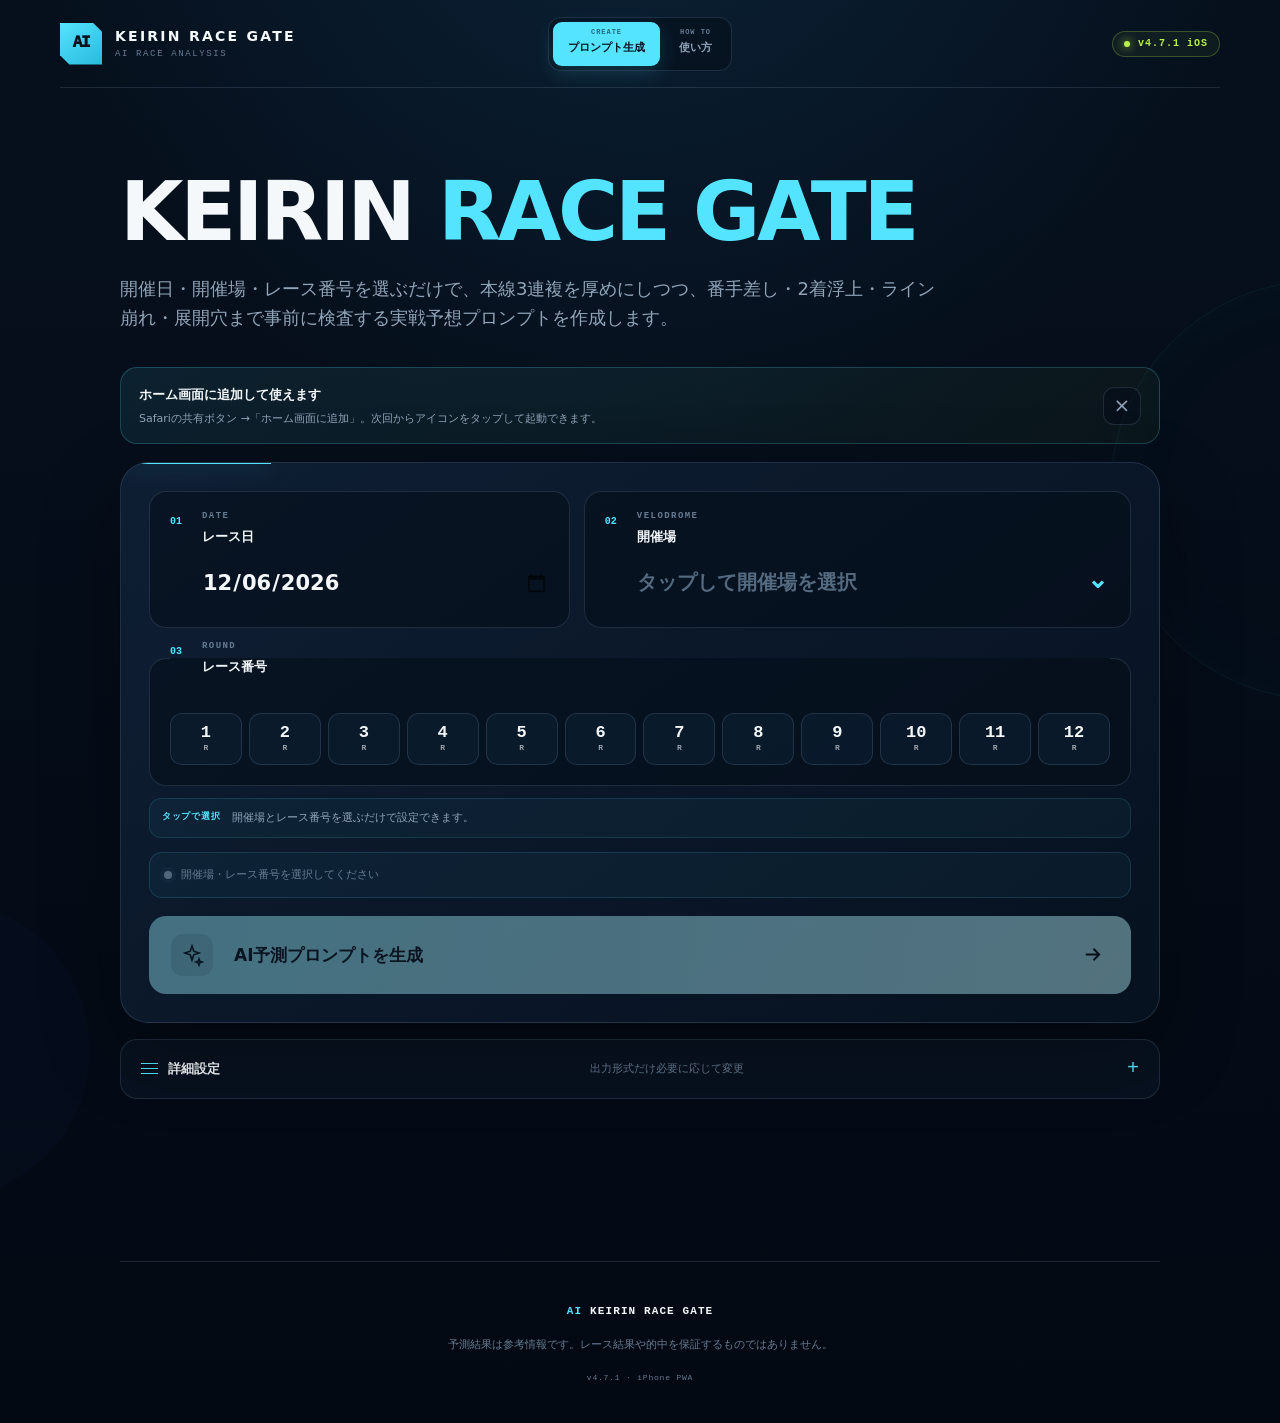
==== commit 0ffbe239: "Update keirin logic to v4.7.1 with race identity and survival audits" ====
--- a/keirin-race-gate/index.html
+++ b/keirin-race-gate/index.html
@@ -1,5 +1,5 @@
 <!doctype html>
-<!-- KEIRIN AI RACE GATE v4.7.0 iPhone PWA -->
+<!-- KEIRIN AI RACE GATE v4.7.1 iPhone PWA -->
 <html lang="ja">
   <head>
     <meta charset="UTF-8" />
@@ -453,7 +453,7 @@
         <button class="app-tab" id="tab-generator" type="button" role="tab" aria-selected="true" aria-controls="generator-view" data-view="generator"><small>CREATE</small><span>プロンプト生成</span></button>
         <button class="app-tab" id="tab-guide" type="button" role="tab" aria-selected="false" aria-controls="guide-view" data-view="guide" tabindex="-1"><small>HOW TO</small><span>使い方</span></button>
       </nav>
-      <span class="paper-badge"><i></i>v4.7.0 iOS</span>
+      <span class="paper-badge"><i></i>v4.7.1 iOS</span>
     </header>
 
     <main id="main">
@@ -470,7 +470,7 @@
             <strong>Androidアプリ版をインストール</strong>
             <span>KEIRIN RACE GATE Android Standalone。UIと予測ロジックをAPK内に内蔵した独立アプリ版です。</span>
           </div>
-          <a class="android-download-button" href="./downloads/KEIRIN-RACE-GATE-Android-Standalone-v4.7.0.apk" download>Androidアプリをダウンロード</a>
+          <a class="android-download-button" href="./downloads/KEIRIN-RACE-GATE-Android-Standalone-v4.7.1.apk" download>Androidアプリをダウンロード</a>
         </div>
 
         <form class="composer-card" id="race-form" novalidate>
@@ -546,7 +546,7 @@
           <div class="prompt-meta"><div class="race-stamp"><span id="result-date">—</span><strong id="result-race">—</strong></div><div class="prompt-stats"><span><b id="char-count">0</b>文字</span><span>履歴へ自動保存</span></div></div>
           
           <div class="prompt-shell">
-            <div class="prompt-toolbar"><span><i></i>AI分析プロンプト · v4.7.0</span><button id="select-all-button" type="button">全文を選択</button></div>
+            <div class="prompt-toolbar"><span><i></i>AI分析プロンプト · v4.7.1</span><button id="select-all-button" type="button">全文を選択</button></div>
             <textarea id="prompt-output" readonly spellcheck="false" aria-label="生成したAI用プロンプト"></textarea>
           </div>
           <div class="action-grid">
@@ -603,7 +603,7 @@
       </section>
     </main>
 
-    <footer><div class="footer-brand"><span>AI</span><strong>KEIRIN RACE GATE</strong></div><p>予測結果は参考情報です。レース結果や的中を保証するものではありません。</p><small>v4.7.0 · iPhone PWA</small></footer>
+    <footer><div class="footer-brand"><span>AI</span><strong>KEIRIN RACE GATE</strong></div><p>予測結果は参考情報です。レース結果や的中を保証するものではありません。</p><small>v4.7.1 · iPhone PWA</small></footer>
     <div id="toast-region" class="toast-region" aria-live="assertive" aria-atomic="true"></div>
     <script>
 (function (root, factory) {
@@ -613,7 +613,7 @@
 })(typeof globalThis !== "undefined" ? globalThis : this, function () {
   "use strict";
 
-  var SPEC_VERSION = "4.7.0";
+  var SPEC_VERSION = "4.7.1";
 
   function cleanText(value) {
     return String(value == null ? "" : value).replace(/\s+/g, " ").trim();
@@ -676,7 +676,7 @@
       "# KEIRIN_RACE_ANALYSIS_SPEC",
       "",
       "SPEC {",
-      "  version: \"4.7.0\";",
+      "  version: \"4.7.1\";",
       "  task: LIVE_RACE_FORECAST;",
       "  response_language: ja-JP;",
       "  prompt_style: STRUCTURED_CODE_SPEC;",
@@ -718,6 +718,7 @@
       "",
       "ANALYSIS_ORDER [",
       "  RACE_IDENTITY,",
+      "  RACE_IDENTITY_LOCK,",
       "  WINTICKET_CARD_AND_COMMENTS,",
       "  RACE_STAGE_AND_ADVANCEMENT,",
       "  LINE_STRUCTURE,",
@@ -747,6 +748,16 @@
       "    official_source_priority: true;",
       "  }",
       "",
+      "  RACE_IDENTITY_LOCK {",
+      "    immutable_key: [race_date, venue, race_no];",
+      "    before_using_any_card_comment_odds_or_result: VERIFY_ALL_THREE_FIELDS_MATCH_TARGET;",
+      "    cross_race_transfer: FORBIDDEN;",
+      "    if_user_corrects_race_identity_or_result: APPLY_CORRECTION_TO_THAT_EXACT_RACE_ONLY;",
+      "    if_two_races_are_discussed_close_together: KEEP_SEPARATE_EVIDENCE_BUCKETS;",
+      "    post_race_result_rule: \"結果照合では日付・場・Rを再確認し、別レースの着順を反省材料へ混入させない\";",
+      "    learning_case_guard: \"過去の具体的着順は回帰テスト用であり、新しいレースの選手評価や買い目の根拠には使わない\";",
+      "  }",
+      "",
       "  WINTICKET_CARD_AND_COMMENTS {",
       "    race_card_fields: [lineup, rider_number, rating_score, style, B_count, H_count, win_rate, top2_rate, top3_rate, nige, makuri, sashi, mark, current_meet_results];",
       "    rider_comments: REQUIRED_IF_PUBLISHED;",
@@ -784,10 +795,13 @@
       "    per_line_tests: [front_holds, second_wheel_passes_front, front_second_one_two, front_second_plus_rival, strong_front_drags_follower, third_wheel_or_tail_survives];",
       "    strong_second_wheel_pair_rule: \"番手が能力上位なら、前の自力が仕掛ける→番手差し→前残りを独立シナリオとして必ず評価する\";",
       "    follower_survival_rule: \"追走選手は単独能力・勝率だけでなく、前の仕掛け確率・追走負荷・千切れリスク・位置利で3着残存を別評価する\";",
+      "    third_place_tail_rule: \"前の自力が主導権または捲りで展開を作る場合、低評価の番手・三番手・ライン末尾でも脚を使わず残る3着経路を必ず1回は検査する\";",
       "    no_auto_cut_rule: \"能力上位の自力選手の後ろを、低得点・低勝率だけで最下位または消しにしない\";",
       "    comment_guardrail: \"弱気コメントは補正に留め、ライン構造と位置利を単独で上書きしない\";",
-      "    required_trio_templates_if_causal: [strong_second_front_rival, strong_front_second_tail, strong_front_follower_rival];",
-      "    output: [line_pair_survival_strength, follower_top3_path, separation_risk, exact_order_reverse_path];",
+      "    head_correct_not_enough_rule: \"1着候補が当たっていても2・3着集合を拾えていなければ予測成功扱いにしない。頭評価とTOP3集合評価を別採点する\";",
+      "    cross_line_residual_rule: \"本命自力が勝つ展開でも、別線の番手・追走型が前の踏み合いを利用して2・3着へ残る経路を検査する\";",
+      "    required_trio_templates_if_causal: [strong_second_front_rival, strong_front_second_tail, strong_front_follower_rival, winning_front_crossline_chaser, front_second_lowrated_tail];",
+      "    output: [line_pair_survival_strength, follower_top3_path, cross_line_residual_path, separation_risk, exact_order_reverse_path];",
       "  }",
       "",
       "  FIELD_STYLE_COMPOSITION {",
@@ -1118,7 +1132,7 @@
       "}",
       "",
       "FINAL_PRE_RACE_AUDIT {",
-      "  confirm_before_output: [WINTICKET_card_checked_or_unavailable_marked, rider_comments_checked_or_unavailable_marked, recent_3_5_10_checked, field_style_composition_counted, similar_composition_history_checked_or_low_sample_marked, role_fit_and_ability_utilization_assessed, all_riders_bucketed, every_line_survival_audited, strong_second_wheel_front_hold_checked, viable_followers_top3_path_checked, negative_comments_not_overweighted, every_live_trio_set_order_expansion_checked, third_place_candidates_second_place_promotion_checked, front_second_wheel_reverse_checked, scenario_backed_longshots_checked, blind_box_avoided, main_trio_weighted_heaviest, predicted_finish_order_has_vehicle_numbers, odds_snapshot_checked_or_unavailable_marked, odds_capture_time_recorded_if_available];",
+      "  confirm_before_output: [race_identity_date_venue_round_locked, no_cross_race_evidence_mixed, WINTICKET_card_checked_or_unavailable_marked, rider_comments_checked_or_unavailable_marked, recent_3_5_10_checked, field_style_composition_counted, similar_composition_history_checked_or_low_sample_marked, role_fit_and_ability_utilization_assessed, all_riders_bucketed, every_line_survival_audited, strong_second_wheel_front_hold_checked, viable_followers_top3_path_checked, lowrated_line_tail_top3_path_checked, cross_line_residual_path_checked, head_and_top3_set_scored_separately, negative_comments_not_overweighted, every_live_trio_set_order_expansion_checked, third_place_candidates_second_place_promotion_checked, front_second_wheel_reverse_checked, scenario_backed_longshots_checked, blind_box_avoided, main_trio_weighted_heaviest, predicted_finish_order_has_vehicle_numbers, odds_snapshot_checked_or_unavailable_marked, odds_capture_time_recorded_if_available];",
       "  if_major_market_dissent_remains_unexplained: LOWER_CONFIDENCE_AND_AVOID_STRONG_RECOMMENDATION;",
       "}",
       "",
@@ -1612,7 +1626,7 @@
       var title = document.createElement("strong");
       title.textContent = entry.config.venue + "競輪 " + entry.config.round + "R";
       var meta = document.createElement("small");
-      meta.textContent = formatDateDisplay(entry.config.date) + " · 実戦予想 v4.7.0";
+      meta.textContent = formatDateDisplay(entry.config.date) + " · 実戦予想 v4.7.1";
       openButton.appendChild(title);
       openButton.appendChild(meta);
       openButton.addEventListener("click", function () {
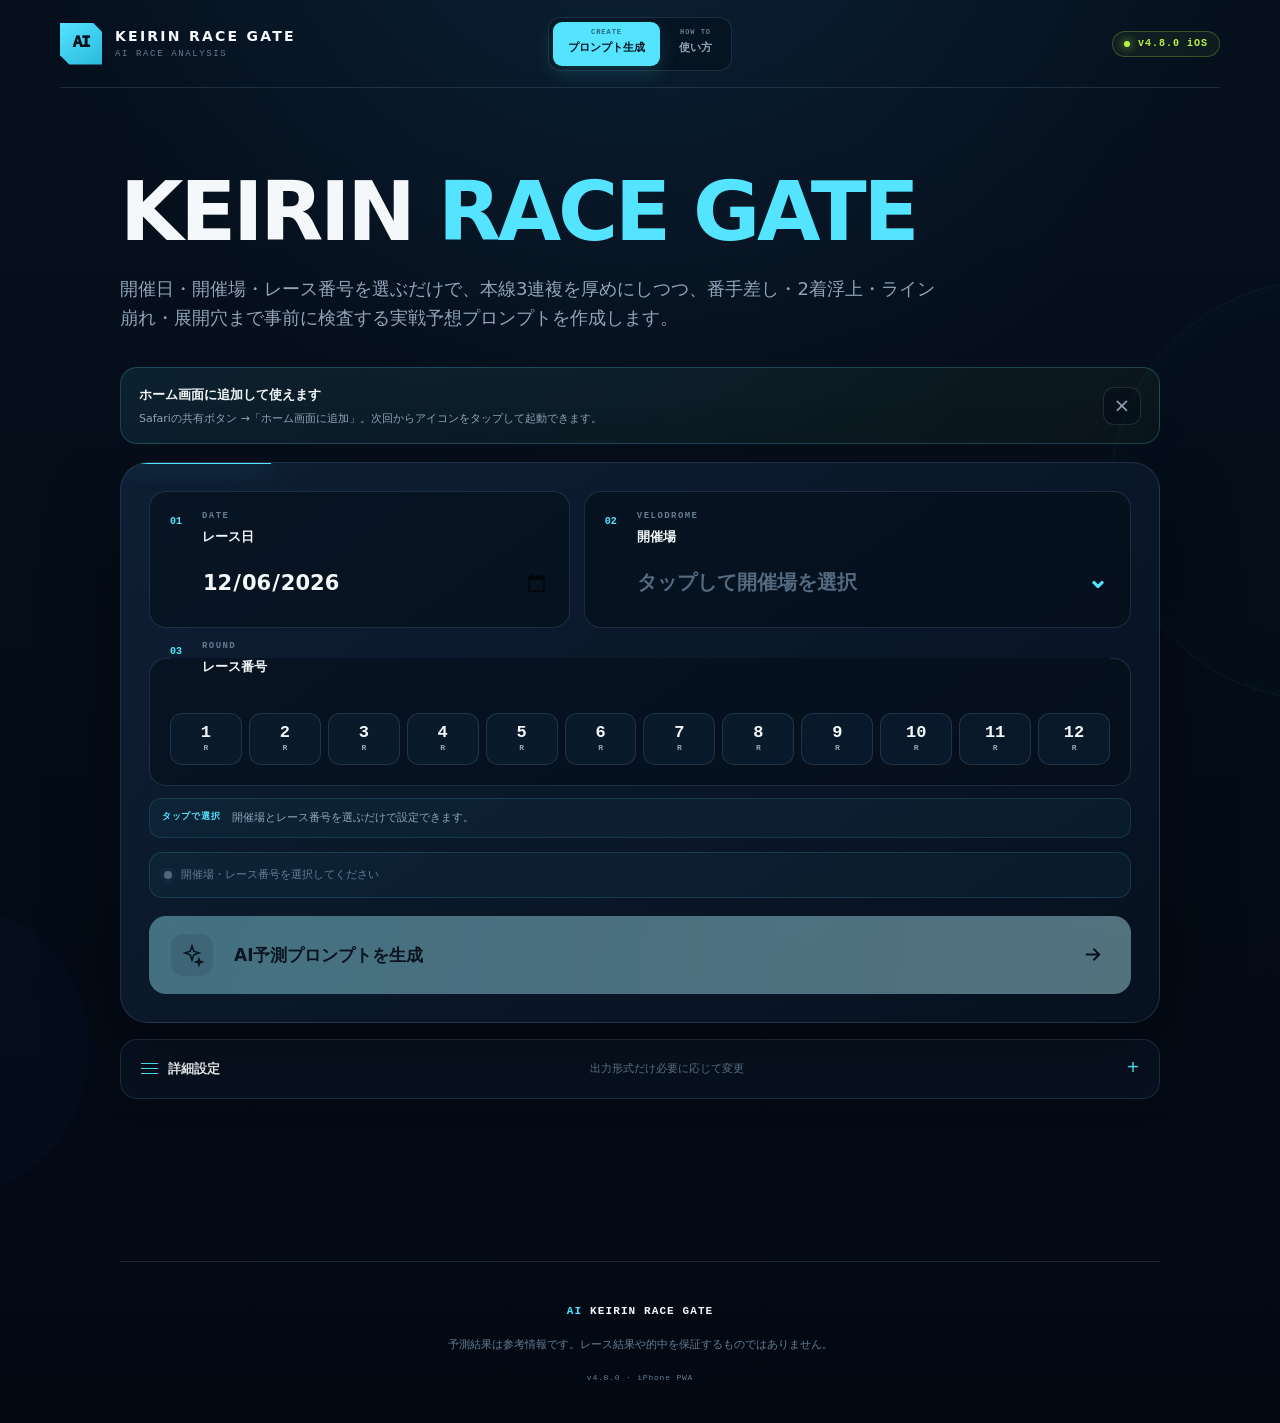
==== commit e0b44eb8: "Add rider background and stakes logic in KEIRIN RACE GATE v4.8.0" ====
--- a/keirin-race-gate/index.html
+++ b/keirin-race-gate/index.html
@@ -1,5 +1,5 @@
 <!doctype html>
-<!-- KEIRIN AI RACE GATE v4.7.1 iPhone PWA -->
+<!-- KEIRIN AI RACE GATE v4.8.0 iPhone PWA -->
 <html lang="ja">
   <head>
     <meta charset="UTF-8" />
@@ -453,7 +453,7 @@
         <button class="app-tab" id="tab-generator" type="button" role="tab" aria-selected="true" aria-controls="generator-view" data-view="generator"><small>CREATE</small><span>プロンプト生成</span></button>
         <button class="app-tab" id="tab-guide" type="button" role="tab" aria-selected="false" aria-controls="guide-view" data-view="guide" tabindex="-1"><small>HOW TO</small><span>使い方</span></button>
       </nav>
-      <span class="paper-badge"><i></i>v4.7.1 iOS</span>
+      <span class="paper-badge"><i></i>v4.8.0 iOS</span>
     </header>
 
     <main id="main">
@@ -470,7 +470,7 @@
             <strong>Androidアプリ版をインストール</strong>
             <span>KEIRIN RACE GATE Android Standalone。UIと予測ロジックをAPK内に内蔵した独立アプリ版です。</span>
           </div>
-          <a class="android-download-button" href="./downloads/KEIRIN-RACE-GATE-Android-Standalone-v4.7.1.apk" download>Androidアプリをダウンロード</a>
+          <a class="android-download-button" href="./downloads/KEIRIN-RACE-GATE-Android-Standalone-v4.8.0.apk" download>Androidアプリをダウンロード</a>
         </div>
 
         <form class="composer-card" id="race-form" novalidate>
@@ -546,7 +546,7 @@
           <div class="prompt-meta"><div class="race-stamp"><span id="result-date">—</span><strong id="result-race">—</strong></div><div class="prompt-stats"><span><b id="char-count">0</b>文字</span><span>履歴へ自動保存</span></div></div>
           
           <div class="prompt-shell">
-            <div class="prompt-toolbar"><span><i></i>AI分析プロンプト · v4.7.1</span><button id="select-all-button" type="button">全文を選択</button></div>
+            <div class="prompt-toolbar"><span><i></i>AI分析プロンプト · v4.8.0</span><button id="select-all-button" type="button">全文を選択</button></div>
             <textarea id="prompt-output" readonly spellcheck="false" aria-label="生成したAI用プロンプト"></textarea>
           </div>
           <div class="action-grid">
@@ -603,7 +603,7 @@
       </section>
     </main>
 
-    <footer><div class="footer-brand"><span>AI</span><strong>KEIRIN RACE GATE</strong></div><p>予測結果は参考情報です。レース結果や的中を保証するものではありません。</p><small>v4.7.1 · iPhone PWA</small></footer>
+    <footer><div class="footer-brand"><span>AI</span><strong>KEIRIN RACE GATE</strong></div><p>予測結果は参考情報です。レース結果や的中を保証するものではありません。</p><small>v4.8.0 · iPhone PWA</small></footer>
     <div id="toast-region" class="toast-region" aria-live="assertive" aria-atomic="true"></div>
     <script>
 (function (root, factory) {
@@ -613,7 +613,7 @@
 })(typeof globalThis !== "undefined" ? globalThis : this, function () {
   "use strict";
 
-  var SPEC_VERSION = "4.7.1";
+  var SPEC_VERSION = "4.8.0";
 
   function cleanText(value) {
     return String(value == null ? "" : value).replace(/\s+/g, " ").trim();
@@ -676,7 +676,7 @@
       "# KEIRIN_RACE_ANALYSIS_SPEC",
       "",
       "SPEC {",
-      "  version: \"4.7.1\";",
+      "  version: \"4.8.0\";",
       "  task: LIVE_RACE_FORECAST;",
       "  response_language: ja-JP;",
       "  prompt_style: STRUCTURED_CODE_SPEC;",
@@ -721,6 +721,7 @@
       "  RACE_IDENTITY_LOCK,",
       "  WINTICKET_CARD_AND_COMMENTS,",
       "  RACE_STAGE_AND_ADVANCEMENT,",
+      "  RIDER_BACKGROUND_AND_STAKES,",
       "  LINE_STRUCTURE,",
       "  LINE_SURVIVAL_AUDIT,",
       "  FIELD_STYLE_COMPOSITION,",
@@ -782,6 +783,21 @@
       "    key_rule: \"勝ち上がり条件は能力そのものではなく、展開確率と着順確信度を補正する\";",
       "  }",
       "",
+      "  RIDER_BACKGROUND_AND_STAKES {",
+      "    purpose: \"人が走る競技として、その一走で着を拾う意味を公開情報の範囲だけで評価する\";",
+      "    public_evidence_only: true;",
+      "    inspect_per_rider: [grade_and_class_status, promotion_or_demotion_context, forced_retirement_or_registration_review_risk_if_officially_derivable, current_term_score_context, end_of_term_point_importance, special_promotion_or_special_advance_condition, supplemental_entry, final_day_or_last_chance_context, local_or_home_region, same_prefecture_line_context, publicly_listed_training_partner, explicit_return_from_injury_or_long_absence, announced_retirement_or_last_run, advancement_or_elimination_pressure];",
+      "    role_specific_stakes: [first_place_value, second_place_value, third_place_value];",
+      "    score_output: [background_signal_NONE_LOW_MEDIUM_HIGH, target_finish_most_valuable, verified_reason, confidence_in_background_signal];",
+      "    bounded_adjustment: \"背景は基礎能力を置き換えない。原則として最終評価を最大1段階まで補正し、特に2・3着残存候補の再検査に使う\";",
+      "    low_ability_rule: \"能力下位でも3着を取る実利が大きく、位置取り・脚温存・追走など具体的経路があれば3着穴へ昇格できる\";",
+      "    supplemental_rule: \"補充出走は自動加点しない。出走受諾の背景は推測せず、位置取り自由度・情報不足・着拾い余地を再検査するトリガーにする\";",
+      "    relation_rule: \"同県・練習仲間は公開事実なら戦術的連携可能性の確認材料にするが、暗黙協力・八百長・私的便宜を推測しない\";",
+      "    forbidden_storytelling: [family_finances, private_debt, private_emotion, unverified_retirement_fear, rumor, social_media_hearsay_without_source, collusion_assumption, must_try_harder_because_human];",
+      "    if_not_verified: ZERO_BACKGROUND_ADJUSTMENT;",
+      "    key_rule: \"モチベーションが高い=能力が上がる、ではない。能力×位置×展開に対して、何着を拾いに行く合理性があるかだけ補正する\";",
+      "  }",
+      "",
       "  LINE_STRUCTURE {",
       "    run_before_individual_ranking: true;",
       "    output_format: [\"1-5-7\", \"3-6\", \"2-4\", \"単騎8\"];",
@@ -855,9 +871,10 @@
       "  }",
       "",
       "  WIN_VS_TOP3_SURVIVAL {",
-      "    estimate_separately: [win_strength, top3_survival_strength];",
-      "    promote_for_trio_if: [low_win_but_high_top3, favorable_second_wheel, favorable_third_wheel, energy_saving_position, strong_front_creates_follower_survival, repeated_recent_2nd_or_3rd];",
-      "    key_rule: \"勝つ選手と3着まで残る選手は別評価\";",
+      "    estimate_separately: [win_strength, second_place_strength, third_place_survival_strength, top3_survival_strength];",
+      "    promote_for_trio_if: [low_win_but_high_top3, favorable_second_wheel, favorable_third_wheel, energy_saving_position, strong_front_creates_follower_survival, repeated_recent_2nd_or_3rd, verified_background_stakes_support_specific_finish];",
+      "    background_application_rule: \"背景事情は1着・2着・3着へ同じ方向に加点しない。点数確保型なら3着残存、昇班条件なら必要着順など、公開条件に対応する着順だけを補正する\";",
+      "    key_rule: \"勝つ選手、2着まで上がる選手、3着だけ残る選手を別評価\";",
       "  }",
       "",
       "  RIDER_BUCKET_CLASSIFICATION {",
@@ -892,6 +909,7 @@
       "    minimum: 9;",
       "    required: [",
       "      BASE = \"最頻展開\",",
+      "      HUMAN_STAKES = \"公開背景により着拾い優先度が変わる展開\",",
       "      SECOND_WHEEL = \"番手差し展開\",",
       "      MAKURI = \"別線捲り展開\",",
       "      DUEL_COLLAPSE = \"踏み合い・崩れ展開\",",
@@ -917,7 +935,7 @@
       "",
       "  FAILURE_PATH {",
       "    question: \"本命予想が外れるなら、最も現実的な原因は何か\";",
-      "    inspect: [favorite_line_loses_lead, second_wheel_passes, front_second_pair_survives, underrated_follower_survives, two_second_wheels_survive, favorite_makuri_fails, rival_front_holds, passed_front_holds_third, third_wheel_survives, solo_gets_position, pace_duel_beneficiary, race_stage_changes_order_incentive];",
+      "    inspect: [favorite_line_loses_lead, second_wheel_passes, front_second_pair_survives, underrated_follower_survives, two_second_wheels_survive, favorite_makuri_fails, rival_front_holds, passed_front_holds_third, third_wheel_survives, solo_gets_position, pace_duel_beneficiary, race_stage_changes_order_incentive, verified_background_makes_lowrated_rider_prioritize_place_finish];",
       "    use_to_lower_overconfidence: true;",
       "  }",
       "",
@@ -1013,7 +1031,7 @@
       "",
       "  LINE_AND_FORM {",
       "    title: \"■ ライン・状態\";",
-      "    include: [lineup, race_stage, advancement_rule, field_style_count_and_ratio, key_WINTICKET_comments, likely_controller, all_riders_recent_5_10_form_summary, same_day_bank_summary, weather_summary, odds_snapshot_time];",
+      "    include: [lineup, race_stage, advancement_rule, rider_background_and_stakes_summary, field_style_count_and_ratio, key_WINTICKET_comments, likely_controller, all_riders_recent_5_10_form_summary, same_day_bank_summary, weather_summary, odds_snapshot_time];",
       "    rider_detail_limit: ALL_RIDERS_COMPACT_TABLE;",
       "    do_not_list_all_raw_recent_results: true;",
       "  }",
@@ -1021,7 +1039,7 @@
       "  COMPOSITION_FIT {",
       "    title: \"■ 脚質構成・相性\";",
       "    show_field_summary: [逃げ系人数, 捲り可能人数, 差し追込系人数, 両自在人数, ライン本数, 2車ライン数, 3車以上ライン数, 単騎数, pace_label];",
-      "    all_rider_table_columns: [車番, 選手名, 公式脚質, 今日の役割, 直近5_10状態, 似た構成での傾向, 得意不得意, 能力発揮度, 一言理由];",
+      "    all_rider_table_columns: [車番, 選手名, 公式脚質, 今日の役割, 直近5_10状態, 背景シグナル, 何着を拾う意味が大きいか, 似た構成での傾向, 得意不得意, 能力発揮度, 一言理由];",
       "    ability_utilization: ROUGH_PERCENT_RANGE_OR_LABEL_WITH_REASON;",
       "    explicitly_compare: [raw_ability_rank, today_realized_ability_rank];",
       "    mark_low_sample: true;",
@@ -1132,7 +1150,7 @@
       "}",
       "",
       "FINAL_PRE_RACE_AUDIT {",
-      "  confirm_before_output: [race_identity_date_venue_round_locked, no_cross_race_evidence_mixed, WINTICKET_card_checked_or_unavailable_marked, rider_comments_checked_or_unavailable_marked, recent_3_5_10_checked, field_style_composition_counted, similar_composition_history_checked_or_low_sample_marked, role_fit_and_ability_utilization_assessed, all_riders_bucketed, every_line_survival_audited, strong_second_wheel_front_hold_checked, viable_followers_top3_path_checked, lowrated_line_tail_top3_path_checked, cross_line_residual_path_checked, head_and_top3_set_scored_separately, negative_comments_not_overweighted, every_live_trio_set_order_expansion_checked, third_place_candidates_second_place_promotion_checked, front_second_wheel_reverse_checked, scenario_backed_longshots_checked, blind_box_avoided, main_trio_weighted_heaviest, predicted_finish_order_has_vehicle_numbers, odds_snapshot_checked_or_unavailable_marked, odds_capture_time_recorded_if_available];",
+      "  confirm_before_output: [race_identity_date_venue_round_locked, no_cross_race_evidence_mixed, WINTICKET_card_checked_or_unavailable_marked, rider_comments_checked_or_unavailable_marked, recent_3_5_10_checked, public_background_stakes_checked_or_unavailable_marked, unverified_personal_story_not_used, background_adjustment_bounded, background_applied_to_specific_finish_not_all_finishes, field_style_composition_counted, similar_composition_history_checked_or_low_sample_marked, role_fit_and_ability_utilization_assessed, all_riders_bucketed, every_line_survival_audited, strong_second_wheel_front_hold_checked, viable_followers_top3_path_checked, lowrated_line_tail_top3_path_checked, cross_line_residual_path_checked, head_second_third_and_top3_set_scored_separately, negative_comments_not_overweighted, every_live_trio_set_order_expansion_checked, third_place_candidates_second_place_promotion_checked, front_second_wheel_reverse_checked, scenario_backed_longshots_checked, blind_box_avoided, main_trio_weighted_heaviest, predicted_finish_order_has_vehicle_numbers, odds_snapshot_checked_or_unavailable_marked, odds_capture_time_recorded_if_available];",
       "  if_major_market_dissent_remains_unexplained: LOWER_CONFIDENCE_AND_AVOID_STRONG_RECOMMENDATION;",
       "}",
       "",
@@ -1626,7 +1644,7 @@
       var title = document.createElement("strong");
       title.textContent = entry.config.venue + "競輪 " + entry.config.round + "R";
       var meta = document.createElement("small");
-      meta.textContent = formatDateDisplay(entry.config.date) + " · 実戦予想 v4.7.1";
+      meta.textContent = formatDateDisplay(entry.config.date) + " · 実戦予想 v4.8.0";
       openButton.appendChild(title);
       openButton.appendChild(meta);
       openButton.addEventListener("click", function () {
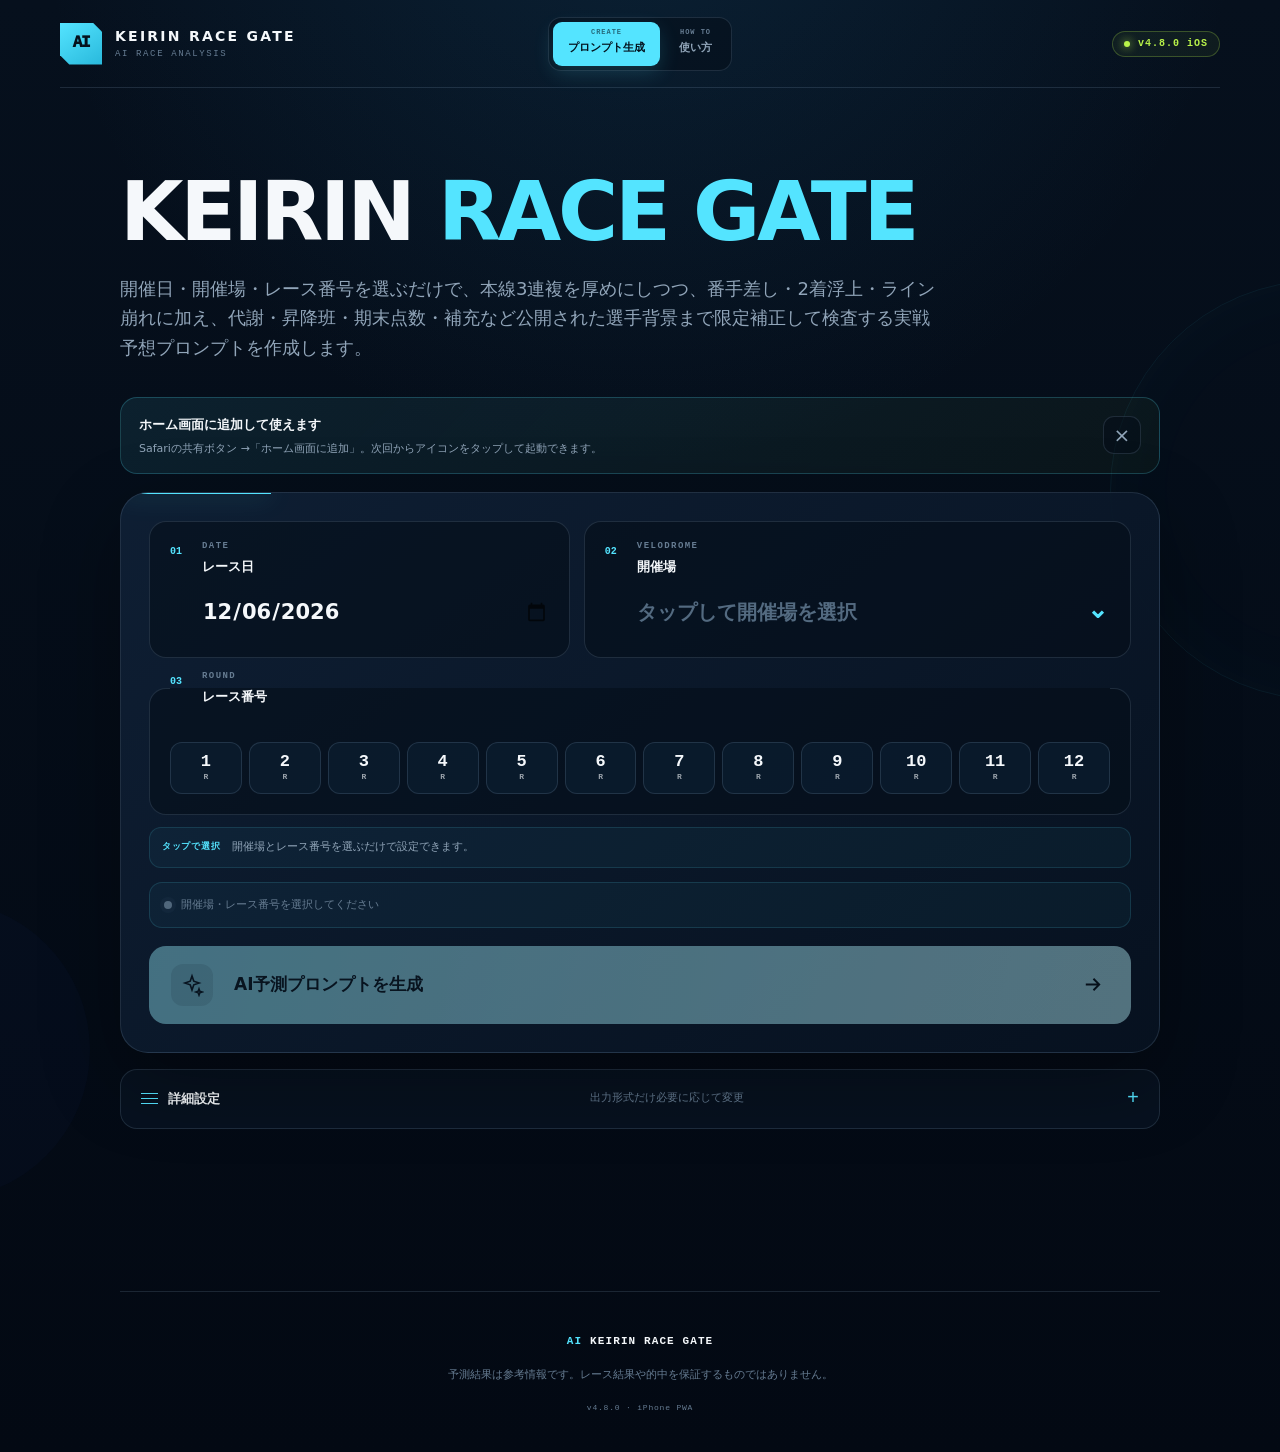
==== commit 793c4488: "Surface rider background logic in v4.8.0 UI" ====
--- a/keirin-race-gate/index.html
+++ b/keirin-race-gate/index.html
@@ -459,7 +459,7 @@
     <main id="main">
       <div class="app-view" id="generator-view" role="tabpanel" aria-labelledby="tab-generator">
       <section class="hero" id="top">
-        <h1 class="brand-title">KEIRIN <em>RACE GATE</em></h1><p class="hero-lead strict-lead">開催日・開催場・レース番号を選ぶだけで、本線3連複を厚めにしつつ、番手差し・2着浮上・ライン崩れ・展開穴まで事前に検査する実戦予想プロンプトを作成します。</p>
+        <h1 class="brand-title">KEIRIN <em>RACE GATE</em></h1><p class="hero-lead strict-lead">開催日・開催場・レース番号を選ぶだけで、本線3連複を厚めにしつつ、番手差し・2着浮上・ライン崩れに加え、代謝・昇降班・期末点数・補充など公開された選手背景まで限定補正して検査する実戦予想プロンプトを作成します。</p>
         <div class="pwa-install-card" id="pwa-install-card" hidden>
           <div class="pwa-install-copy"><strong>ホーム画面に追加して使えます</strong><span>Safariの共有ボタン →「ホーム画面に追加」。次回からアイコンをタップして起動できます。</span></div>
           <button class="pwa-install-close" id="pwa-install-close" type="button" aria-label="案内を閉じる">×</button>
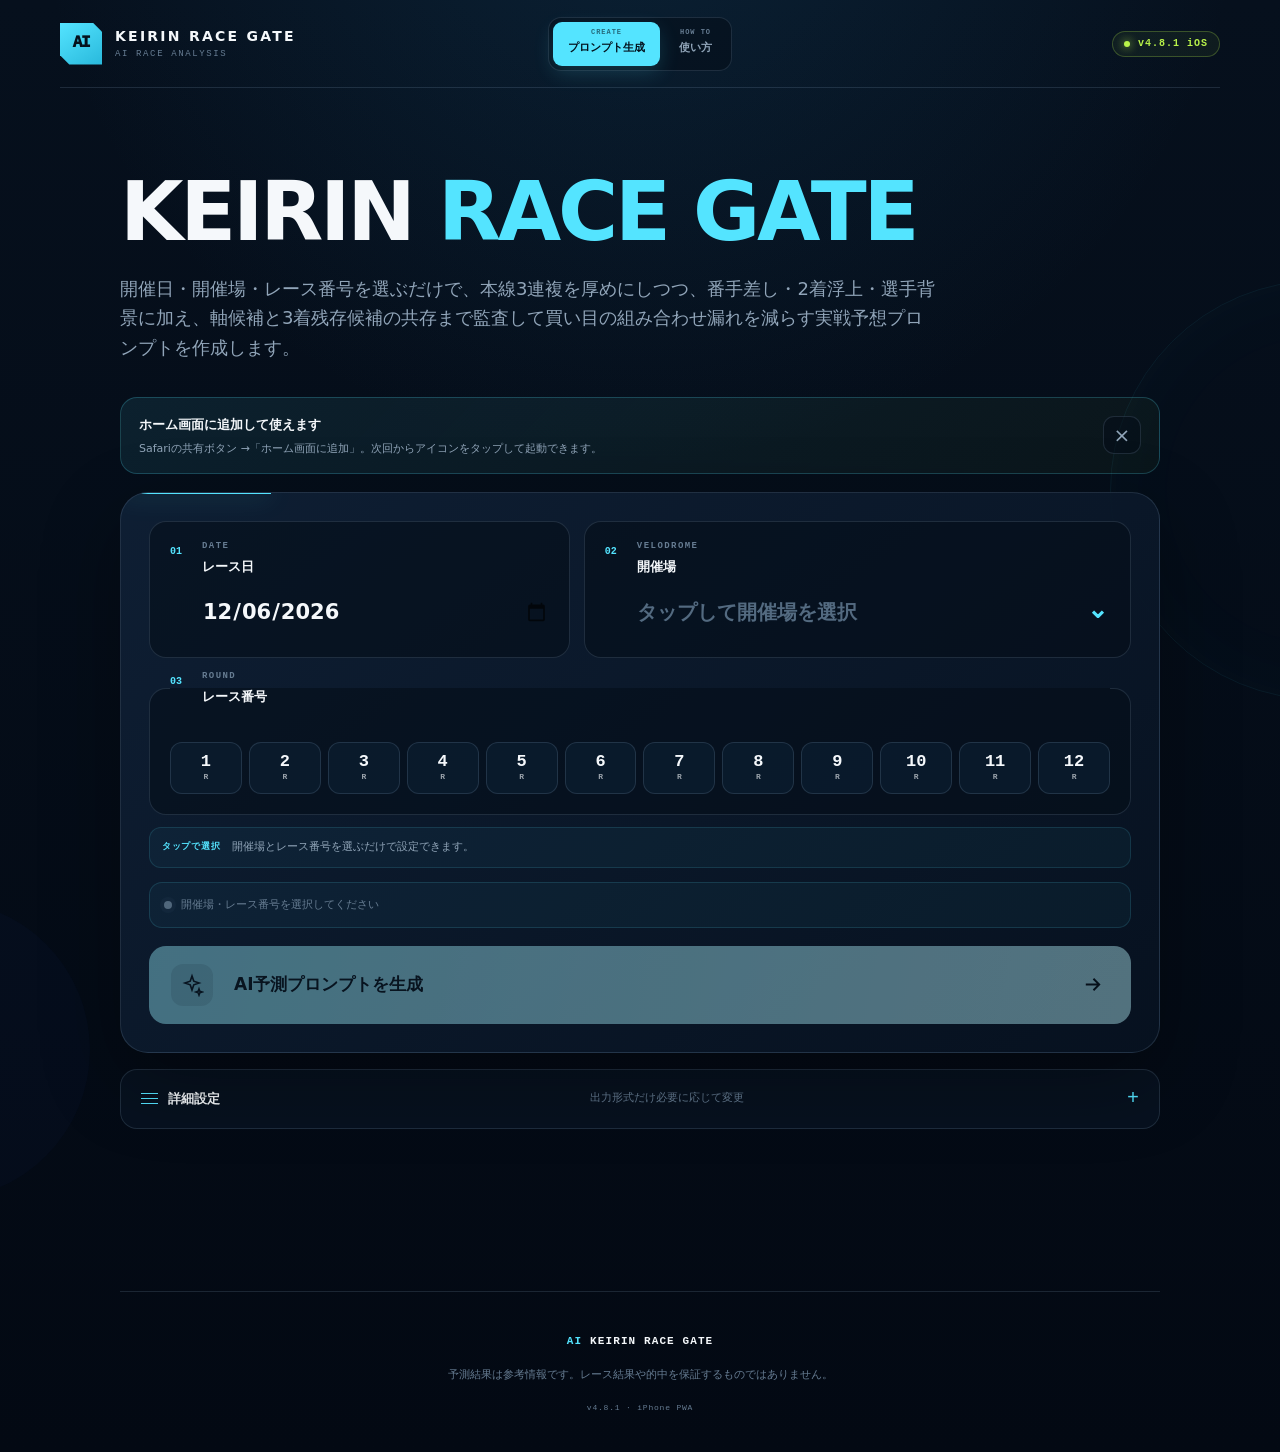
==== commit c6ac4354: "Add axis pair coverage audit in KEIRIN RACE GATE v4.8.1" ====
--- a/keirin-race-gate/index.html
+++ b/keirin-race-gate/index.html
@@ -1,5 +1,5 @@
 <!doctype html>
-<!-- KEIRIN AI RACE GATE v4.8.0 iPhone PWA -->
+<!-- KEIRIN AI RACE GATE v4.8.1 iPhone PWA -->
 <html lang="ja">
   <head>
     <meta charset="UTF-8" />
@@ -453,13 +453,13 @@
         <button class="app-tab" id="tab-generator" type="button" role="tab" aria-selected="true" aria-controls="generator-view" data-view="generator"><small>CREATE</small><span>プロンプト生成</span></button>
         <button class="app-tab" id="tab-guide" type="button" role="tab" aria-selected="false" aria-controls="guide-view" data-view="guide" tabindex="-1"><small>HOW TO</small><span>使い方</span></button>
       </nav>
-      <span class="paper-badge"><i></i>v4.8.0 iOS</span>
+      <span class="paper-badge"><i></i>v4.8.1 iOS</span>
     </header>
 
     <main id="main">
       <div class="app-view" id="generator-view" role="tabpanel" aria-labelledby="tab-generator">
       <section class="hero" id="top">
-        <h1 class="brand-title">KEIRIN <em>RACE GATE</em></h1><p class="hero-lead strict-lead">開催日・開催場・レース番号を選ぶだけで、本線3連複を厚めにしつつ、番手差し・2着浮上・ライン崩れに加え、代謝・昇降班・期末点数・補充など公開された選手背景まで限定補正して検査する実戦予想プロンプトを作成します。</p>
+        <h1 class="brand-title">KEIRIN <em>RACE GATE</em></h1><p class="hero-lead strict-lead">開催日・開催場・レース番号を選ぶだけで、本線3連複を厚めにしつつ、番手差し・2着浮上・選手背景に加え、軸候補と3着残存候補の共存まで監査して買い目の組み合わせ漏れを減らす実戦予想プロンプトを作成します。</p>
         <div class="pwa-install-card" id="pwa-install-card" hidden>
           <div class="pwa-install-copy"><strong>ホーム画面に追加して使えます</strong><span>Safariの共有ボタン →「ホーム画面に追加」。次回からアイコンをタップして起動できます。</span></div>
           <button class="pwa-install-close" id="pwa-install-close" type="button" aria-label="案内を閉じる">×</button>
@@ -470,7 +470,7 @@
             <strong>Androidアプリ版をインストール</strong>
             <span>KEIRIN RACE GATE Android Standalone。UIと予測ロジックをAPK内に内蔵した独立アプリ版です。</span>
           </div>
-          <a class="android-download-button" href="./downloads/KEIRIN-RACE-GATE-Android-Standalone-v4.8.0.apk" download>Androidアプリをダウンロード</a>
+          <a class="android-download-button" href="./downloads/KEIRIN-RACE-GATE-Android-Standalone-v4.8.1.apk" download>Androidアプリをダウンロード</a>
         </div>
 
         <form class="composer-card" id="race-form" novalidate>
@@ -546,7 +546,7 @@
           <div class="prompt-meta"><div class="race-stamp"><span id="result-date">—</span><strong id="result-race">—</strong></div><div class="prompt-stats"><span><b id="char-count">0</b>文字</span><span>履歴へ自動保存</span></div></div>
           
           <div class="prompt-shell">
-            <div class="prompt-toolbar"><span><i></i>AI分析プロンプト · v4.8.0</span><button id="select-all-button" type="button">全文を選択</button></div>
+            <div class="prompt-toolbar"><span><i></i>AI分析プロンプト · v4.8.1</span><button id="select-all-button" type="button">全文を選択</button></div>
             <textarea id="prompt-output" readonly spellcheck="false" aria-label="生成したAI用プロンプト"></textarea>
           </div>
           <div class="action-grid">
@@ -603,7 +603,7 @@
       </section>
     </main>
 
-    <footer><div class="footer-brand"><span>AI</span><strong>KEIRIN RACE GATE</strong></div><p>予測結果は参考情報です。レース結果や的中を保証するものではありません。</p><small>v4.8.0 · iPhone PWA</small></footer>
+    <footer><div class="footer-brand"><span>AI</span><strong>KEIRIN RACE GATE</strong></div><p>予測結果は参考情報です。レース結果や的中を保証するものではありません。</p><small>v4.8.1 · iPhone PWA</small></footer>
     <div id="toast-region" class="toast-region" aria-live="assertive" aria-atomic="true"></div>
     <script>
 (function (root, factory) {
@@ -613,7 +613,7 @@
 })(typeof globalThis !== "undefined" ? globalThis : this, function () {
   "use strict";
 
-  var SPEC_VERSION = "4.8.0";
+  var SPEC_VERSION = "4.8.1";
 
   function cleanText(value) {
     return String(value == null ? "" : value).replace(/\s+/g, " ").trim();
@@ -676,7 +676,7 @@
       "# KEIRIN_RACE_ANALYSIS_SPEC",
       "",
       "SPEC {",
-      "  version: \"4.8.0\";",
+      "  version: \"4.8.1\";",
       "  task: LIVE_RACE_FORECAST;",
       "  response_language: ja-JP;",
       "  prompt_style: STRUCTURED_CODE_SPEC;",
@@ -736,6 +736,7 @@
       "  SCENARIO_TREE,",
       "  FAILURE_PATH,",
       "  TOP3_SET,",
+      "  AXIS_PAIR_COVERAGE_AUDIT,",
       "  FINISH_ORDER,",
       "  TICKET_TYPE_SELECTION,",
       "  ODDS_CONTEXT,",
@@ -944,10 +945,27 @@
       "    output_top5: true;",
       "    generate_sets: [MAIN, SECONDARY, LONGSHOT];",
       "    ignore_order_first: true;",
+      "    candidate_pool_for_pair_audit: TOP3_SURVIVAL_TOP5;",
       "    if_double_second_wheel_is_material: generate_at_least_one_set_with_two_second_wheels;",
       "    if_strong_second_wheel_pair_is_causal: generate_at_least_one_set_with_front_and_second_wheel;",
       "    if_strong_front_has_viable_follower: retain_follower_in_at_least_one_secondary_or_longshot_set_unless_separation_risk_is_high;",
       "    keep_passed_front_for_third_if_survival_path_exists: true;",
+      "  }",
+      "",
+      "  AXIS_PAIR_COVERAGE_AUDIT {",
+      "    purpose: \"候補に挙げた選手を、買い目生成時の組み合わせ漏れで落とさない\";",
+      "    run_after_top3_candidate_ranking: true;",
+      "    axis_candidates: [first_place_TOP3, strongest_top3_survival_axis];",
+      "    candidate_pool: TOP3_SURVIVAL_TOP5;",
+      "    enumerate_pairs_for_each_axis: ALL_UNORDERED_PAIRS_FROM_OTHER_CANDIDATES;",
+      "    coexistence_tests: [same_scenario_can_hold, pace_compatibility, position_compatibility, no_mutually_exclusive_tactic, no_required_same_position_conflict, line_or_wheel_path, saved_energy_path, cross_line_residual_path, third_place_only_path];",
+      "    girls_or_no_fixed_line_rule: \"固定ラインが弱いレースでは、好位・追走・位置取り型同士の共存を男子ライン戦より広めに検査する\";",
+      "    overlooked_place_candidate_rule: \"軸＋3連対上位候補＋3着残存候補が同時に成立するなら、3着候補の総合順位が4〜5位でも最低1つの3連複候補として比較する\";",
+      "    axis_survivor_pair_rule: \"軸と上位残存候補の2人を高く評価している場合、残りTOP5候補それぞれとの共存可否を検査してから切る\";",
+      "    no_blind_combinatorial_cover: true;",
+      "    require_causal_path_for_generated_set: true;",
+      "    popularity_alone_cannot_remove_coexisting_set: true;",
+      "    output: [axis, coexisting_pair, causal_path, conflict_if_any, trio_candidate_priority];",
       "  }",
       "",
       "  TOP3_TO_EXACT_ORDER_EXPANSION {",
@@ -1056,7 +1074,7 @@
       "    title: \"■ 上位評価\";",
       "    top3_survival_rank: TOP_5;",
       "    first_place_rank: TOP_3;",
-      "    trio_sets: [MAIN, SECONDARY, LONGSHOT_IF_VALID];",
+      "    trio_sets: [MAIN, SECONDARY, AXIS_PAIR_COVERAGE, LONGSHOT_IF_VALID];",
       "  }",
       "",
       "  TICKETS {",
@@ -1150,7 +1168,7 @@
       "}",
       "",
       "FINAL_PRE_RACE_AUDIT {",
-      "  confirm_before_output: [race_identity_date_venue_round_locked, no_cross_race_evidence_mixed, WINTICKET_card_checked_or_unavailable_marked, rider_comments_checked_or_unavailable_marked, recent_3_5_10_checked, public_background_stakes_checked_or_unavailable_marked, unverified_personal_story_not_used, background_adjustment_bounded, background_applied_to_specific_finish_not_all_finishes, field_style_composition_counted, similar_composition_history_checked_or_low_sample_marked, role_fit_and_ability_utilization_assessed, all_riders_bucketed, every_line_survival_audited, strong_second_wheel_front_hold_checked, viable_followers_top3_path_checked, lowrated_line_tail_top3_path_checked, cross_line_residual_path_checked, head_second_third_and_top3_set_scored_separately, negative_comments_not_overweighted, every_live_trio_set_order_expansion_checked, third_place_candidates_second_place_promotion_checked, front_second_wheel_reverse_checked, scenario_backed_longshots_checked, blind_box_avoided, main_trio_weighted_heaviest, predicted_finish_order_has_vehicle_numbers, odds_snapshot_checked_or_unavailable_marked, odds_capture_time_recorded_if_available];",
+      "  confirm_before_output: [race_identity_date_venue_round_locked, no_cross_race_evidence_mixed, WINTICKET_card_checked_or_unavailable_marked, rider_comments_checked_or_unavailable_marked, recent_3_5_10_checked, public_background_stakes_checked_or_unavailable_marked, unverified_personal_story_not_used, background_adjustment_bounded, background_applied_to_specific_finish_not_all_finishes, field_style_composition_counted, similar_composition_history_checked_or_low_sample_marked, role_fit_and_ability_utilization_assessed, all_riders_bucketed, every_line_survival_audited, strong_second_wheel_front_hold_checked, viable_followers_top3_path_checked, lowrated_line_tail_top3_path_checked, cross_line_residual_path_checked, head_second_third_and_top3_set_scored_separately, axis_pair_coverage_audited_for_top3_candidates, high_survival_axis_checked_with_every_other_top5_candidate, coexisting_overlooked_place_candidate_not_dropped_without_reason, negative_comments_not_overweighted, every_live_trio_set_order_expansion_checked, third_place_candidates_second_place_promotion_checked, front_second_wheel_reverse_checked, scenario_backed_longshots_checked, blind_box_avoided, main_trio_weighted_heaviest, predicted_finish_order_has_vehicle_numbers, odds_snapshot_checked_or_unavailable_marked, odds_capture_time_recorded_if_available];",
       "  if_major_market_dissent_remains_unexplained: LOWER_CONFIDENCE_AND_AVOID_STRONG_RECOMMENDATION;",
       "}",
       "",
@@ -1644,7 +1662,7 @@
       var title = document.createElement("strong");
       title.textContent = entry.config.venue + "競輪 " + entry.config.round + "R";
       var meta = document.createElement("small");
-      meta.textContent = formatDateDisplay(entry.config.date) + " · 実戦予想 v4.8.0";
+      meta.textContent = formatDateDisplay(entry.config.date) + " · 実戦予想 v4.8.1";
       openButton.appendChild(title);
       openButton.appendChild(meta);
       openButton.addEventListener("click", function () {
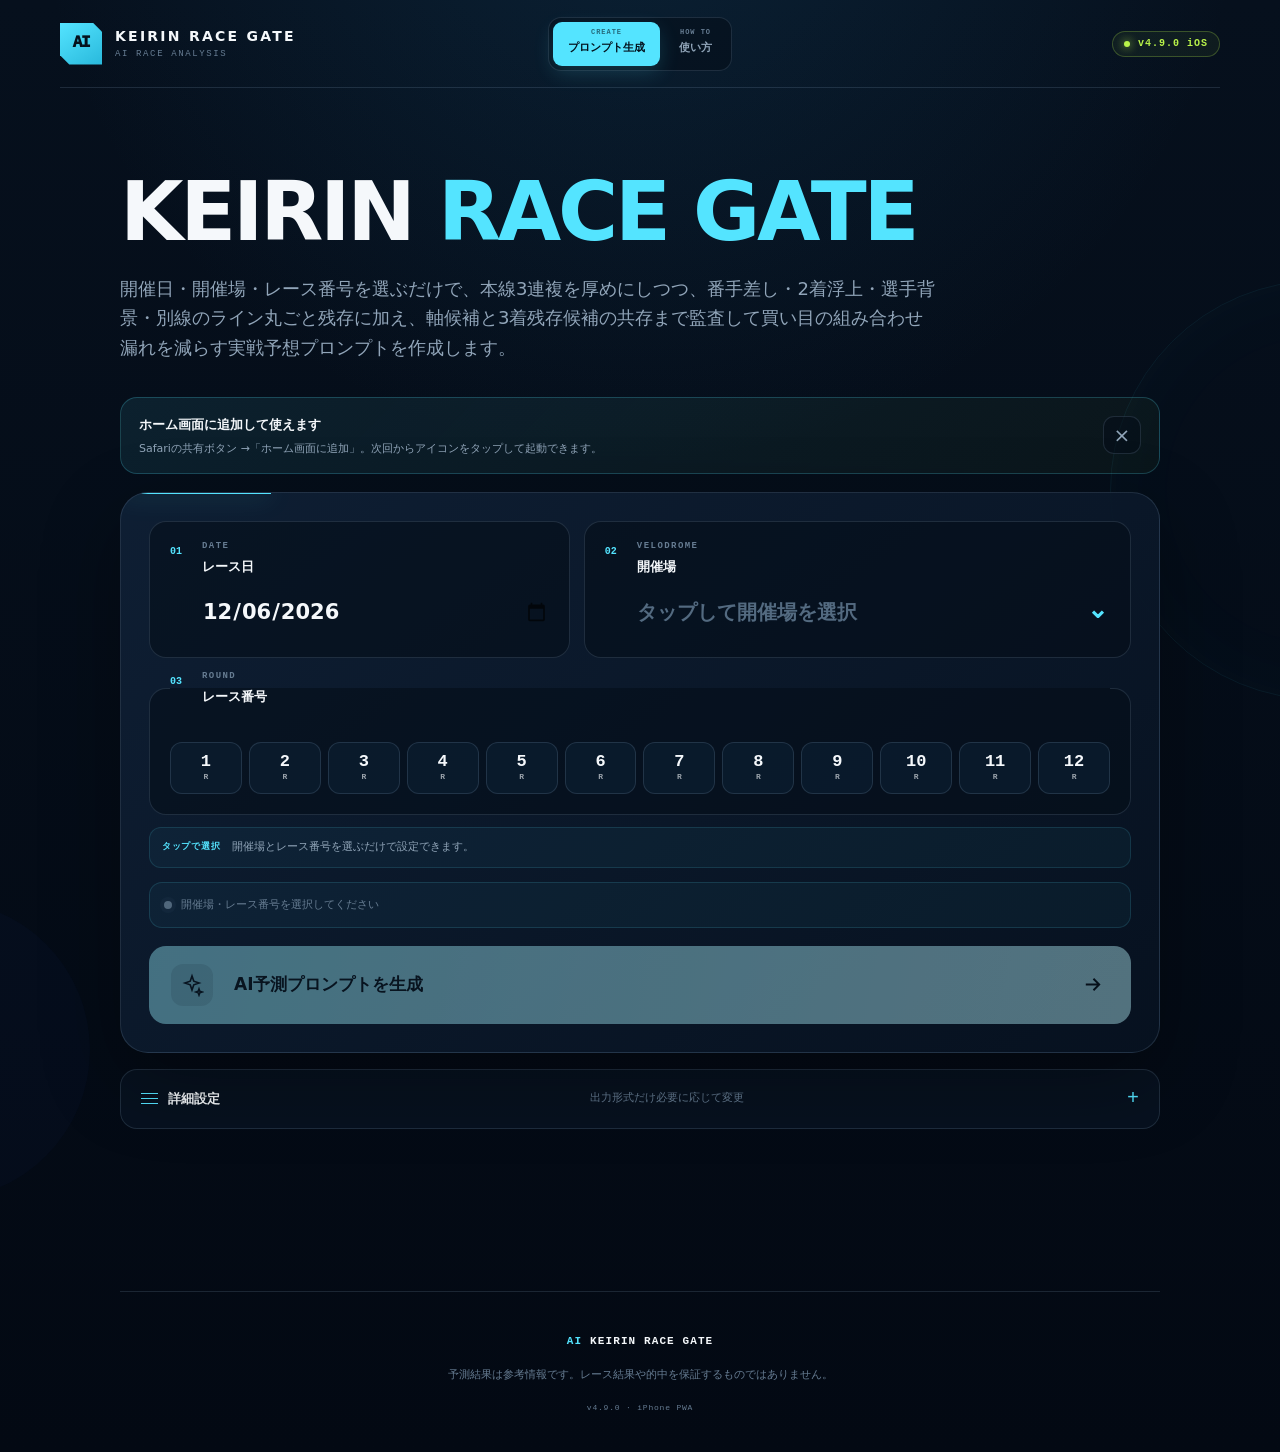
==== commit 9654bbd1: "KEIRIN RACE GATE v4.9.0: add rival line bundle survival audit" ====
--- a/keirin-race-gate/index.html
+++ b/keirin-race-gate/index.html
@@ -1,5 +1,5 @@
 <!doctype html>
-<!-- KEIRIN AI RACE GATE v4.8.1 iPhone PWA -->
+<!-- KEIRIN AI RACE GATE v4.9.0 iPhone PWA -->
 <html lang="ja">
   <head>
     <meta charset="UTF-8" />
@@ -453,13 +453,13 @@
         <button class="app-tab" id="tab-generator" type="button" role="tab" aria-selected="true" aria-controls="generator-view" data-view="generator"><small>CREATE</small><span>プロンプト生成</span></button>
         <button class="app-tab" id="tab-guide" type="button" role="tab" aria-selected="false" aria-controls="guide-view" data-view="guide" tabindex="-1"><small>HOW TO</small><span>使い方</span></button>
       </nav>
-      <span class="paper-badge"><i></i>v4.8.1 iOS</span>
+      <span class="paper-badge"><i></i>v4.9.0 iOS</span>
     </header>
 
     <main id="main">
       <div class="app-view" id="generator-view" role="tabpanel" aria-labelledby="tab-generator">
       <section class="hero" id="top">
-        <h1 class="brand-title">KEIRIN <em>RACE GATE</em></h1><p class="hero-lead strict-lead">開催日・開催場・レース番号を選ぶだけで、本線3連複を厚めにしつつ、番手差し・2着浮上・選手背景に加え、軸候補と3着残存候補の共存まで監査して買い目の組み合わせ漏れを減らす実戦予想プロンプトを作成します。</p>
+        <h1 class="brand-title">KEIRIN <em>RACE GATE</em></h1><p class="hero-lead strict-lead">開催日・開催場・レース番号を選ぶだけで、本線3連複を厚めにしつつ、番手差し・2着浮上・選手背景・別線のライン丸ごと残存に加え、軸候補と3着残存候補の共存まで監査して買い目の組み合わせ漏れを減らす実戦予想プロンプトを作成します。</p>
         <div class="pwa-install-card" id="pwa-install-card" hidden>
           <div class="pwa-install-copy"><strong>ホーム画面に追加して使えます</strong><span>Safariの共有ボタン →「ホーム画面に追加」。次回からアイコンをタップして起動できます。</span></div>
           <button class="pwa-install-close" id="pwa-install-close" type="button" aria-label="案内を閉じる">×</button>
@@ -470,7 +470,7 @@
             <strong>Androidアプリ版をインストール</strong>
             <span>KEIRIN RACE GATE Android Standalone。UIと予測ロジックをAPK内に内蔵した独立アプリ版です。</span>
           </div>
-          <a class="android-download-button" href="./downloads/KEIRIN-RACE-GATE-Android-Standalone-v4.8.1.apk" download>Androidアプリをダウンロード</a>
+          <a class="android-download-button" href="./downloads/KEIRIN-RACE-GATE-Android-Standalone-v4.9.0.apk" download>Androidアプリをダウンロード</a>
         </div>
 
         <form class="composer-card" id="race-form" novalidate>
@@ -546,7 +546,7 @@
           <div class="prompt-meta"><div class="race-stamp"><span id="result-date">—</span><strong id="result-race">—</strong></div><div class="prompt-stats"><span><b id="char-count">0</b>文字</span><span>履歴へ自動保存</span></div></div>
           
           <div class="prompt-shell">
-            <div class="prompt-toolbar"><span><i></i>AI分析プロンプト · v4.8.1</span><button id="select-all-button" type="button">全文を選択</button></div>
+            <div class="prompt-toolbar"><span><i></i>AI分析プロンプト · v4.9.0</span><button id="select-all-button" type="button">全文を選択</button></div>
             <textarea id="prompt-output" readonly spellcheck="false" aria-label="生成したAI用プロンプト"></textarea>
           </div>
           <div class="action-grid">
@@ -603,7 +603,7 @@
       </section>
     </main>
 
-    <footer><div class="footer-brand"><span>AI</span><strong>KEIRIN RACE GATE</strong></div><p>予測結果は参考情報です。レース結果や的中を保証するものではありません。</p><small>v4.8.1 · iPhone PWA</small></footer>
+    <footer><div class="footer-brand"><span>AI</span><strong>KEIRIN RACE GATE</strong></div><p>予測結果は参考情報です。レース結果や的中を保証するものではありません。</p><small>v4.9.0 · iPhone PWA</small></footer>
     <div id="toast-region" class="toast-region" aria-live="assertive" aria-atomic="true"></div>
     <script>
 (function (root, factory) {
@@ -613,7 +613,7 @@
 })(typeof globalThis !== "undefined" ? globalThis : this, function () {
   "use strict";
 
-  var SPEC_VERSION = "4.8.1";
+  var SPEC_VERSION = "4.9.0";
 
   function cleanText(value) {
     return String(value == null ? "" : value).replace(/\s+/g, " ").trim();
@@ -676,7 +676,7 @@
       "# KEIRIN_RACE_ANALYSIS_SPEC",
       "",
       "SPEC {",
-      "  version: \"4.8.1\";",
+      "  version: \"4.9.0\";",
       "  task: LIVE_RACE_FORECAST;",
       "  response_language: ja-JP;",
       "  prompt_style: STRUCTURED_CODE_SPEC;",
@@ -968,11 +968,24 @@
       "    output: [axis, coexisting_pair, causal_path, conflict_if_any, trio_candidate_priority];",
       "  }",
       "",
-      "  TOP3_TO_EXACT_ORDER_EXPANSION {",
+      "  LINE_BUNDLE_SURVIVAL_AUDIT {",
+      "    purpose: \"別線から1人を穴・残存候補に上げた時、その前後のライン選手との共存を落とさない\";",
+      "    trigger_if: [rival_front_promoted, rival_second_wheel_promoted, rival_third_wheel_promoted, line_collapse_scenario_live, cross_line_top3_live];",
+      "    required_tests: [promoted_rider_plus_front, promoted_rider_plus_second_wheel, front_second_pair_survival, favorite_axis_plus_rival_line_pair, rival_line_two_of_three_survival];",
+      "    second_wheel_rule: \"別線番手を3着または2着候補に上げるなら、その前の自力が同時に残る経路を必ず検査する\";",
+      "    front_rule: \"別線自力を1〜3着候補に上げるなら、その番手が追走残存する経路を必ず検査する\";",
+      "    third_wheel_rule: \"別線3番手を拾うなら、前2人のどちらと共存するかを検査し、単独の偶然残り扱いにしない\";",
+      "    whole_line_rule: \"別線から1人を拾った時は、同ライン前後とのライン丸ごと残存を最低1回監査する\";",
+      "    favorite_plus_rival_rule: \"本命軸が残る前提でも、別線自力または番手が2着・3着へ共存する混在セットを検査する\";",
+      "    reject_if: [separation_risk_high, mutually_exclusive_positions, verified_tactical_conflict, causal_path_missing];",
+      "    no_blind_line_box: true;",
+      "    output: [promoted_rider, linked_riders, coexistence_path, trio_candidate, exact_order_candidates];",
+      "  }",
+      "",      "  TOP3_TO_EXACT_ORDER_EXPANSION {",
       "    for_each_live_top3_set: REQUIRED;",
       "    purpose: \"3連複で拾えた組み合わせを、3連単の着順変換で落とさない\";",
       "    do_not_expand_all_six_orders_blindly: true;",
-      "    mandatory_tests: [front_vs_second_wheel_reverse, front_second_pair_with_follower, third_place_candidate_to_second, second_wheel_saved_energy_pass, passed_front_holds_third, rival_line_insertion, line_collapse, solo_or_cross_line_promotion];",
+      "    mandatory_tests: [front_vs_second_wheel_reverse, front_second_pair_with_follower, third_place_candidate_to_second, second_wheel_saved_energy_pass, passed_front_holds_third, rival_line_insertion, rival_line_bundle_survival, line_collapse, solo_or_cross_line_promotion];",
       "    front_second_wheel_rule: \"自力-番手の組では、前が脚を使う展開なら番手→前の逆転を必ず検査する\";",
       "    head_fixed_rule: \"頭候補を固定しても、2着と3着の順序は固定せず、差し・マーク・脚温存・直線長を使って逆転可否を評価する\";",
       "    third_to_second_rule: \"3着残存候補に差し脚・番手利・脚温存・コース利がある場合、2着昇格シナリオを最低1本検査する\";",
@@ -1662,7 +1675,7 @@
       var title = document.createElement("strong");
       title.textContent = entry.config.venue + "競輪 " + entry.config.round + "R";
       var meta = document.createElement("small");
-      meta.textContent = formatDateDisplay(entry.config.date) + " · 実戦予想 v4.8.1";
+      meta.textContent = formatDateDisplay(entry.config.date) + " · 実戦予想 v4.9.0";
       openButton.appendChild(title);
       openButton.appendChild(meta);
       openButton.addEventListener("click", function () {
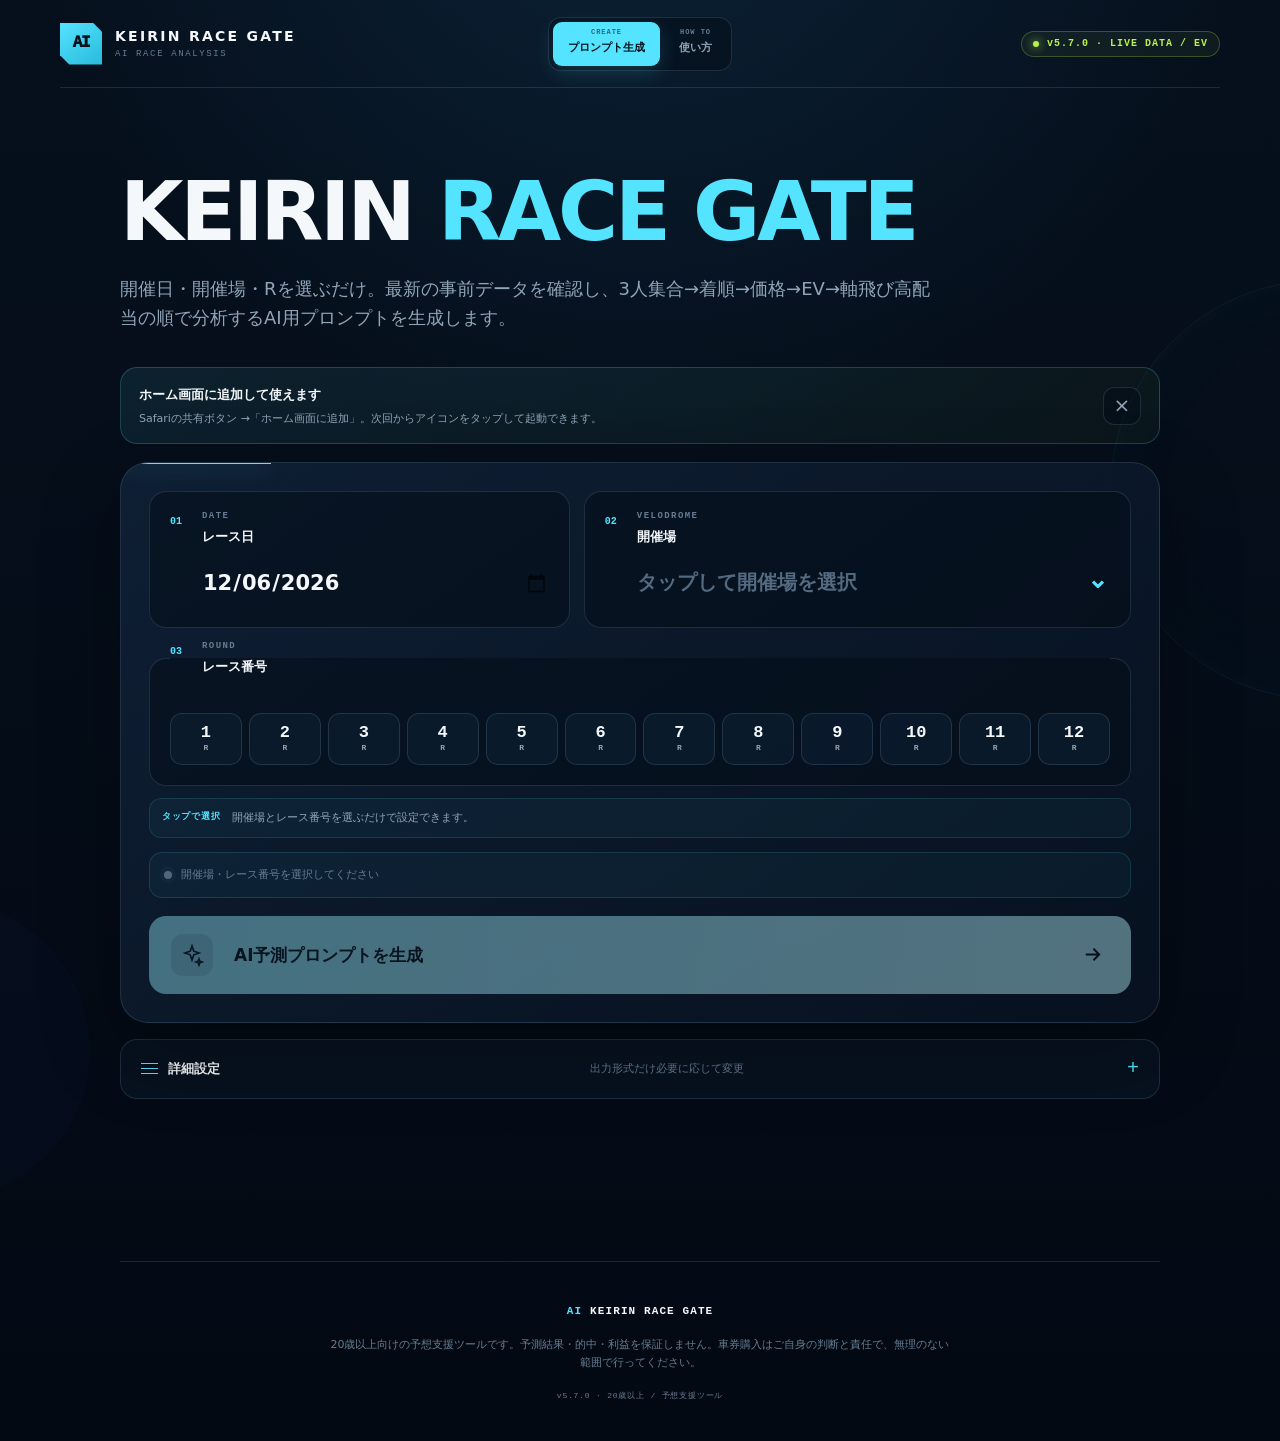
==== commit e917e3a8: "feat(keirin): load v5.7 engine directly in PWA" ====
--- a/keirin-race-gate/index.html
+++ b/keirin-race-gate/index.html
@@ -1,5 +1,5 @@
 <!doctype html>
-<!-- KEIRIN AI RACE GATE v4.9.0 iPhone PWA -->
+<!-- KEIRIN AI RACE GATE v5.7.0 iPhone PWA -->
 <html lang="ja">
   <head>
     <meta charset="UTF-8" />
@@ -453,7 +453,7 @@
         <button class="app-tab" id="tab-generator" type="button" role="tab" aria-selected="true" aria-controls="generator-view" data-view="generator"><small>CREATE</small><span>プロンプト生成</span></button>
         <button class="app-tab" id="tab-guide" type="button" role="tab" aria-selected="false" aria-controls="guide-view" data-view="guide" tabindex="-1"><small>HOW TO</small><span>使い方</span></button>
       </nav>
-      <span class="paper-badge"><i></i>v4.9.0 iOS</span>
+      <span class="paper-badge"><i></i>v5.7.0 · LIVE DATA / EV</span>
     </header>
 
     <main id="main">
@@ -470,7 +470,7 @@
             <strong>Androidアプリ版をインストール</strong>
             <span>KEIRIN RACE GATE Android Standalone。UIと予測ロジックをAPK内に内蔵した独立アプリ版です。</span>
           </div>
-          <a class="android-download-button" href="./downloads/KEIRIN-RACE-GATE-Android-Standalone-v4.9.0.apk" download>Androidアプリをダウンロード</a>
+          <a class="android-download-button" href="./downloads/KEIRIN-RACE-GATE-Android-Standalone-v5.7.0.apk" download>Androidアプリをダウンロード</a>
         </div>
 
         <form class="composer-card" id="race-form" novalidate>
@@ -546,7 +546,7 @@
           <div class="prompt-meta"><div class="race-stamp"><span id="result-date">—</span><strong id="result-race">—</strong></div><div class="prompt-stats"><span><b id="char-count">0</b>文字</span><span>履歴へ自動保存</span></div></div>
           
           <div class="prompt-shell">
-            <div class="prompt-toolbar"><span><i></i>AI分析プロンプト · v4.9.0</span><button id="select-all-button" type="button">全文を選択</button></div>
+            <div class="prompt-toolbar"><span><i></i>AI予想プロンプト · v5.7.0</span><button id="select-all-button" type="button">全文を選択</button></div>
             <textarea id="prompt-output" readonly spellcheck="false" aria-label="生成したAI用プロンプト"></textarea>
           </div>
           <div class="action-grid">
@@ -593,7 +593,7 @@
 
         <aside class="guide-note">
           <div><span>i</span><strong>レース開始前に使用してください</strong></div>
-          <p>レース開始前のWINTICKET出走表・選手コメント・直近戦績・脚質構成・最新オッズを確認できる状態で使うと、構成相性まで予測へ反映できます。</p>
+          <p>発走前に使用してください。WINTICKET出走表・選手コメント・直近戦績・当開催内容・脚質構成・最新オッズを確認できる状態なら、データ時刻と不確実性も含めて予測へ反映します。</p>
         </aside>
         <aside class="guide-note">
           <div><span>⌂</span><strong>iPhoneホーム画面対応</strong></div>
@@ -603,7 +603,7 @@
       </section>
     </main>
 
-    <footer><div class="footer-brand"><span>AI</span><strong>KEIRIN RACE GATE</strong></div><p>予測結果は参考情報です。レース結果や的中を保証するものではありません。</p><small>v4.9.0 · iPhone PWA</small></footer>
+    <footer><div class="footer-brand"><span>AI</span><strong>KEIRIN RACE GATE</strong></div><p>20歳以上向けの予想支援ツールです。予測結果・的中・利益を保証しません。車券購入はご自身の判断と責任で、無理のない範囲で行ってください。</p><small>v5.7.0 · 20歳以上 / 予想支援ツール</small></footer>
     <div id="toast-region" class="toast-region" aria-live="assertive" aria-atomic="true"></div>
     <script>
 (function (root, factory) {
@@ -613,7 +613,7 @@
 })(typeof globalThis !== "undefined" ? globalThis : this, function () {
   "use strict";
 
-  var SPEC_VERSION = "4.9.0";
+  var SPEC_VERSION = "5.7.0";
 
   function cleanText(value) {
     return String(value == null ? "" : value).replace(/\s+/g, " ").trim();
@@ -676,7 +676,7 @@
       "# KEIRIN_RACE_ANALYSIS_SPEC",
       "",
       "SPEC {",
-      "  version: \"4.9.0\";",
+      "  version: \"5.7.0\";",
       "  task: LIVE_RACE_FORECAST;",
       "  response_language: ja-JP;",
       "  prompt_style: STRUCTURED_CODE_SPEC;",
@@ -1675,7 +1675,7 @@
       var title = document.createElement("strong");
       title.textContent = entry.config.venue + "競輪 " + entry.config.round + "R";
       var meta = document.createElement("small");
-      meta.textContent = formatDateDisplay(entry.config.date) + " · 実戦予想 v4.9.0";
+      meta.textContent = formatDateDisplay(entry.config.date) + " · 実戦予想 v5.7.0";
       openButton.appendChild(title);
       openButton.appendChild(meta);
       openButton.addEventListener("click", function () {
@@ -1785,5 +1785,6 @@
 })();
 </script>
 
+    <script src="./tail-risk-v5.js"></script>
   </body>
-</html>+</html>
